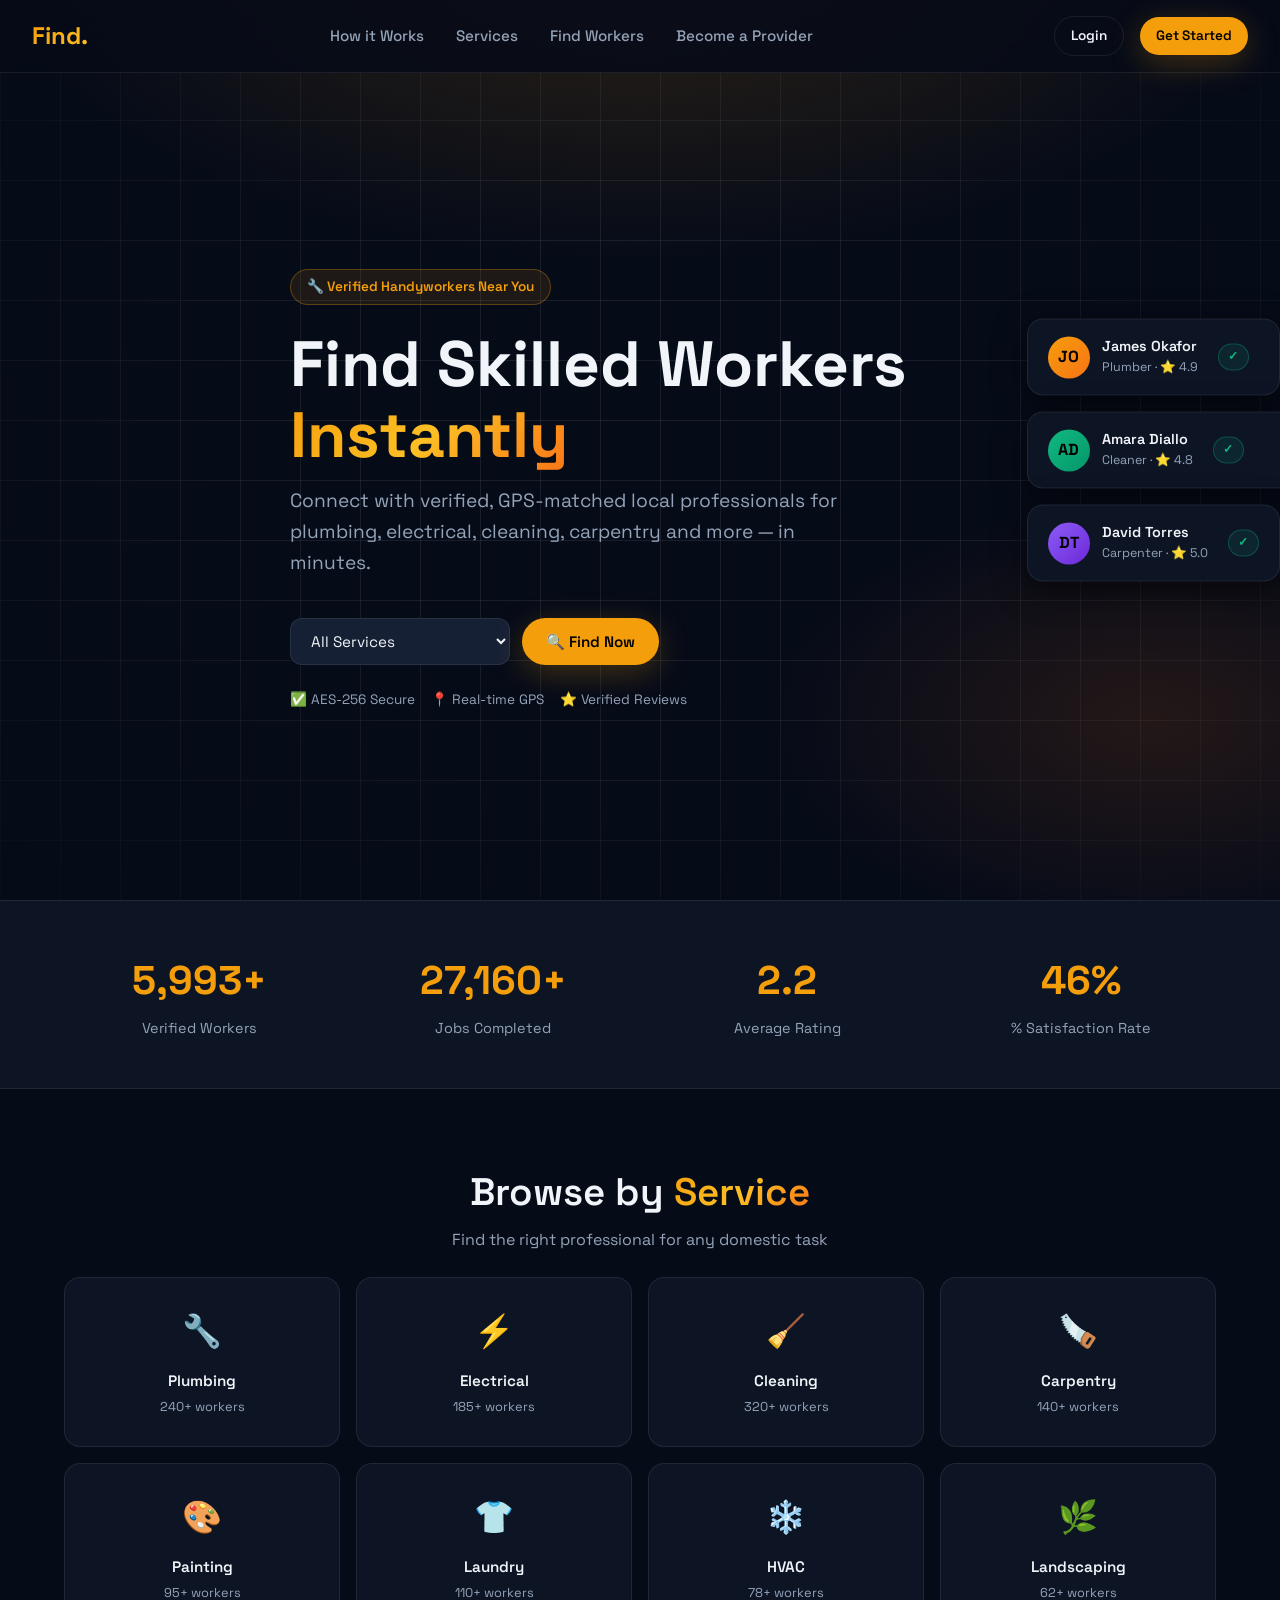
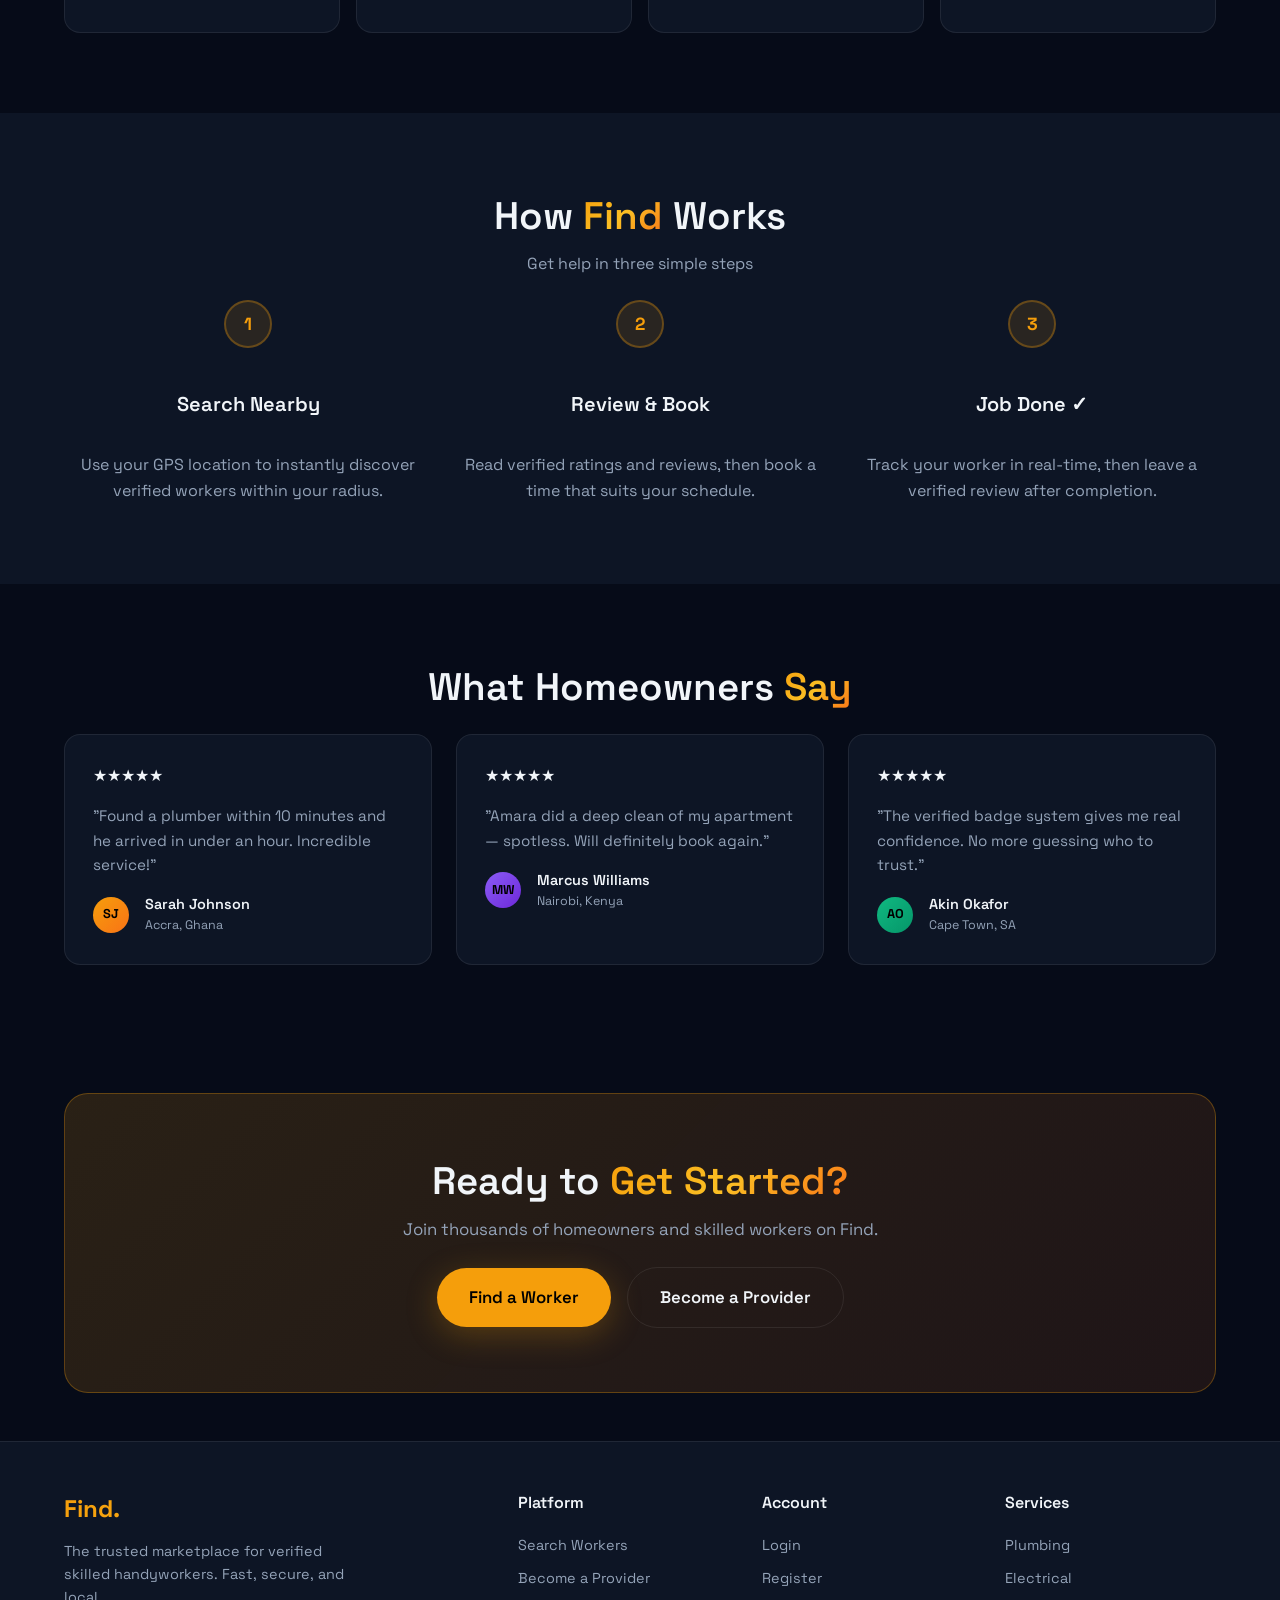
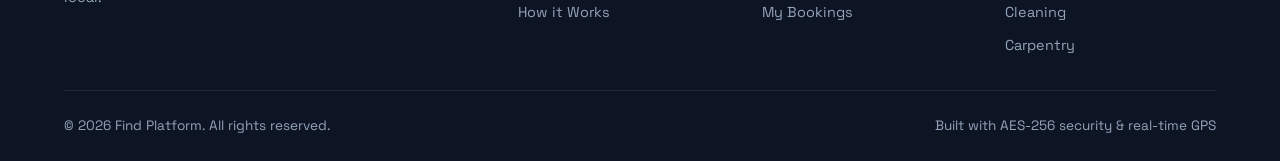
==== frontend/index.html @ 55b925c8 "first-look" ====
<!DOCTYPE html>
<html lang="en">
<head>
  <meta charset="UTF-8" />
  <meta name="viewport" content="width=device-width, initial-scale=1.0" />
  <title>Find — Skilled Labor Marketplace</title>
  <meta name="description" content="Find verified, nearby skilled handyworkers for plumbing, cleaning, electrical, and more. Real-time GPS matching for homeowners." />
  <link rel="stylesheet" href="assets/css/main.css" />
  <style>
    /* Landing-specific styles */
    .hero { position: relative; min-height: 100vh; display: flex; align-items: center; overflow: hidden; padding-top: 80px; }
    .hero-content { position: relative; z-index: 1; max-width: 700px; }
    .hero-eyebrow { display: inline-flex; align-items: center; gap: .5rem; padding: .4rem 1rem; border-radius: var(--radius-full); background: rgba(245,158,11,.1); border: 1px solid var(--border-amber); color: var(--primary); font-size: .85rem; font-weight: 600; margin-bottom: 1.5rem; }
    .hero-search { display: flex; gap: .75rem; margin-top: 2.5rem; max-width: 560px; }
    .hero-search .form-input { flex: 1; }
    .floating-cards { position: absolute; right: 0; top: 50%; transform: translateY(-50%); z-index: 1; display: flex; flex-direction: column; gap: 1rem; }
    .float-card { background: var(--surface); border: 1px solid var(--border); border-radius: var(--radius-lg); padding: 1rem 1.25rem; display: flex; align-items: center; gap: .75rem; box-shadow: var(--shadow-md); animation: bounce 3s ease-in-out infinite; }
    .float-card:nth-child(2) { animation-delay: .5s; margin-right: -2rem; }
    .float-card:nth-child(3) { animation-delay: 1s; }
    .services-grid { display: grid; grid-template-columns: repeat(4, 1fr); gap: 1rem; }
    .service-item { background: var(--surface); border: 1px solid var(--border); border-radius: var(--radius-lg); padding: 1.75rem 1.25rem; text-align: center; cursor: pointer; transition: var(--t); }
    .service-item:hover { border-color: var(--border-amber); background: var(--surface-2); transform: translateY(-4px); }
    .service-icon { font-size: 2rem; margin-bottom: .75rem; }
    .service-name { font-weight: 600; font-size: .95rem; }
    .service-count { font-size: .8rem; color: var(--text-muted); margin-top: .25rem; }
    .how-step { display: flex; gap: 1.5rem; align-items: flex-start; }
    .step-num { width: 48px; height: 48px; border-radius: 50%; background: rgba(245,158,11,.12); border: 2px solid var(--border-amber); display: flex; align-items: center; justify-content: center; font-weight: 700; font-size: 1.1rem; color: var(--primary); flex-shrink: 0; }
    .stats-row { display: grid; grid-template-columns: repeat(4, 1fr); gap: 1.5rem; }
    .stat-box { text-align: center; }
    .stat-num { font-size: 2.5rem; font-weight: 700; color: var(--primary); }
    .stat-lbl { font-size: .9rem; color: var(--text-muted); margin-top: .25rem; }
    .cta-section { background: linear-gradient(135deg, rgba(245,158,11,.15), rgba(249,115,22,.1)); border: 1px solid var(--border-amber); border-radius: var(--radius-xl); padding: 4rem; text-align: center; }
    .testimonials-grid { display: grid; grid-template-columns: repeat(3, 1fr); gap: 1.5rem; }
    .testimonial-card { background: var(--surface); border: 1px solid var(--border); border-radius: var(--radius-lg); padding: 1.75rem; }
    .footer { background: var(--surface); border-top: 1px solid var(--border); padding: 3rem 0 1.5rem; }
    .footer-grid { display: grid; grid-template-columns: 2fr 1fr 1fr 1fr; gap: 2rem; margin-bottom: 2rem; }
    .footer-logo { font-size: 1.5rem; font-weight: 700; background: linear-gradient(135deg, var(--primary), #FBBF24); -webkit-background-clip: text; -webkit-text-fill-color: transparent; background-clip: text; margin-bottom: .75rem; }
    .footer-links { list-style: none; display: flex; flex-direction: column; gap: .5rem; }
    .footer-links a { color: var(--text-muted); font-size: .9rem; transition: var(--t); }
    .footer-links a:hover { color: var(--primary); }
    @media (max-width: 1024px) { .floating-cards { display: none; } .services-grid { grid-template-columns: repeat(4, 1fr); } .stats-row { grid-template-columns: repeat(2, 1fr); } .testimonials-grid { grid-template-columns: 1fr; } .footer-grid { grid-template-columns: 1fr 1fr; } }
    @media (max-width: 768px) { .hero-search { flex-direction: column; } .services-grid { grid-template-columns: repeat(2, 1fr); } .cta-section { padding: 2.5rem 1.5rem; } }
  </style>
</head>
<body>
  <!-- Navbar -->
  <nav class="navbar" id="navbar">
    <a href="index.html" class="nav-logo">Find.</a>
    <div class="nav-links">
      <a href="#how-it-works">How it Works</a>
      <a href="#services">Services</a>
      <a href="pages/search.html">Find Workers</a>
      <a href="pages/register.html?role=provider">Become a Provider</a>
    </div>
    <div class="nav-actions">
      <span id="nav-user" style="display:none; font-weight:600; color:var(--primary);"></span>
      <a id="nav-dash" href="#" class="btn btn-ghost btn-sm" style="display:none;">Dashboard</a>
      <a id="nav-login" href="pages/login.html" class="btn btn-secondary btn-sm">Login</a>
      <a href="pages/register.html" class="btn btn-primary btn-sm">Get Started</a>
      <button id="nav-logout" class="btn btn-ghost btn-sm" style="display:none;">Logout</button>
    </div>
    <button class="nav-toggle" onclick="document.querySelector('.nav-links').style.display='flex'">☰</button>
  </nav>

  <!-- Hero -->
  <section class="hero">
    <div class="hero-bg"></div>
    <div class="hero-grid"></div>
    <div class="container">
      <div class="hero-content fade-up">
        <div class="hero-eyebrow">🔧 Verified Handyworkers Near You</div>
        <h1>Find Skilled Workers <span class="gradient-text">Instantly</span></h1>
        <p style="font-size:1.2rem; margin-top:1rem; max-width:560px;">Connect with verified, GPS-matched local professionals for plumbing, electrical, cleaning, carpentry and more — in minutes.</p>
        <div class="hero-search">
          <select class="form-input form-select" id="hero-skill" style="max-width:220px;">
            <option value="">All Services</option>
            <option>Plumber</option><option>Electrician</option><option>Cleaner</option>
            <option>Carpenter</option><option>Painter</option><option>Laundry</option>
            <option>HVAC</option><option>Landscaping</option>
          </select>
          <button class="btn btn-primary" onclick="goSearch()">🔍 Find Now</button>
        </div>
        <div class="flex gap-2 mt-3" style="flex-wrap:wrap;">
          <span style="font-size:.85rem; color:var(--text-muted);">✅ AES-256 Secure</span>
          <span style="font-size:.85rem; color:var(--text-muted);">📍 Real-time GPS</span>
          <span style="font-size:.85rem; color:var(--text-muted);">⭐ Verified Reviews</span>
        </div>
      </div>

      <div class="floating-cards">
        <div class="float-card">
          <div class="provider-avatar" style="width:42px;height:42px;font-size:1rem;">JO</div>
          <div>
            <div style="font-weight:600;font-size:.9rem;">James Okafor</div>
            <div style="font-size:.78rem;color:var(--text-muted);">Plumber · ⭐ 4.9</div>
          </div>
          <span class="verified-badge" style="margin-left:.5rem;">✓</span>
        </div>
        <div class="float-card">
          <div class="provider-avatar" style="width:42px;height:42px;font-size:1rem;background:linear-gradient(135deg,#10B981,#059669);">AD</div>
          <div>
            <div style="font-weight:600;font-size:.9rem;">Amara Diallo</div>
            <div style="font-size:.78rem;color:var(--text-muted);">Cleaner · ⭐ 4.8</div>
          </div>
          <span class="verified-badge" style="margin-left:.5rem;">✓</span>
        </div>
        <div class="float-card">
          <div class="provider-avatar" style="width:42px;height:42px;font-size:1rem;background:linear-gradient(135deg,#8B5CF6,#6D28D9);">DT</div>
          <div>
            <div style="font-weight:600;font-size:.9rem;">David Torres</div>
            <div style="font-size:.78rem;color:var(--text-muted);">Carpenter · ⭐ 5.0</div>
          </div>
          <span class="verified-badge" style="margin-left:.5rem;">✓</span>
        </div>
      </div>
    </div>
  </section>

  <!-- Stats -->
  <section class="section-sm" style="background:var(--surface); border-top:1px solid var(--border); border-bottom:1px solid var(--border);">
    <div class="container">
      <div class="stats-row">
        <div class="stat-box fade-up"><div class="stat-num" data-target="12400">0</div><div class="stat-lbl">Verified Workers</div></div>
        <div class="stat-box fade-up fade-up-1"><div class="stat-num" data-target="58200">0</div><div class="stat-lbl">Jobs Completed</div></div>
        <div class="stat-box fade-up fade-up-2"><div class="stat-num" data-target="48">4.8</div><div class="stat-lbl">Average Rating</div></div>
        <div class="stat-box fade-up fade-up-3"><div class="stat-num" data-target="98">0</div><div class="stat-lbl">% Satisfaction Rate</div></div>
      </div>
    </div>
  </section>

  <!-- Services -->
  <section class="section" id="services">
    <div class="container">
      <div class="text-center mb-3">
        <h2>Browse by <span class="gradient-text">Service</span></h2>
        <p style="margin-top:.75rem;">Find the right professional for any domestic task</p>
      </div>
      <div class="services-grid">
        <div class="service-item" onclick="goSearch('Plumber')"><div class="service-icon">🔧</div><div class="service-name">Plumbing</div><div class="service-count">240+ workers</div></div>
        <div class="service-item" onclick="goSearch('Electrician')"><div class="service-icon">⚡</div><div class="service-name">Electrical</div><div class="service-count">185+ workers</div></div>
        <div class="service-item" onclick="goSearch('Cleaner')"><div class="service-icon">🧹</div><div class="service-name">Cleaning</div><div class="service-count">320+ workers</div></div>
        <div class="service-item" onclick="goSearch('Carpenter')"><div class="service-icon">🪚</div><div class="service-name">Carpentry</div><div class="service-count">140+ workers</div></div>
        <div class="service-item" onclick="goSearch('Painter')"><div class="service-icon">🎨</div><div class="service-name">Painting</div><div class="service-count">95+ workers</div></div>
        <div class="service-item" onclick="goSearch('Laundry')"><div class="service-icon">👕</div><div class="service-name">Laundry</div><div class="service-count">110+ workers</div></div>
        <div class="service-item" onclick="goSearch('HVAC')"><div class="service-icon">❄️</div><div class="service-name">HVAC</div><div class="service-count">78+ workers</div></div>
        <div class="service-item" onclick="goSearch('Landscaping')"><div class="service-icon">🌿</div><div class="service-name">Landscaping</div><div class="service-count">62+ workers</div></div>
      </div>
    </div>
  </section>

  <!-- How it Works -->
  <section class="section" id="how-it-works" style="background:var(--surface);">
    <div class="container">
      <div class="text-center mb-3">
        <h2>How <span class="gradient-text">Find</span> Works</h2>
        <p style="margin-top:.75rem;">Get help in three simple steps</p>
      </div>
      <div class="grid-3">
        <div class="how-step fade-up" style="flex-direction:column; text-align:center; align-items:center;">
          <div class="step-num">1</div>
          <h3 style="margin-top:1rem;">Search Nearby</h3>
          <p style="margin-top:.5rem;">Use your GPS location to instantly discover verified workers within your radius.</p>
        </div>
        <div class="how-step fade-up fade-up-1" style="flex-direction:column; text-align:center; align-items:center;">
          <div class="step-num">2</div>
          <h3 style="margin-top:1rem;">Review &amp; Book</h3>
          <p style="margin-top:.5rem;">Read verified ratings and reviews, then book a time that suits your schedule.</p>
        </div>
        <div class="how-step fade-up fade-up-2" style="flex-direction:column; text-align:center; align-items:center;">
          <div class="step-num">3</div>
          <h3 style="margin-top:1rem;">Job Done ✓</h3>
          <p style="margin-top:.5rem;">Track your worker in real-time, then leave a verified review after completion.</p>
        </div>
      </div>
    </div>
  </section>

  <!-- Testimonials -->
  <section class="section">
    <div class="container">
      <div class="text-center mb-3">
        <h2>What Homeowners <span class="gradient-text">Say</span></h2>
      </div>
      <div class="testimonials-grid">
        <div class="testimonial-card fade-up">
          <div class="stars mb-2">★★★★★</div>
          <p style="font-size:.95rem; margin-bottom:1rem;">"Found a plumber within 10 minutes and he arrived in under an hour. Incredible service!"</p>
          <div class="flex gap-2">
            <div class="provider-avatar" style="width:36px;height:36px;font-size:.8rem;">SJ</div>
            <div><div style="font-weight:600;font-size:.9rem;">Sarah Johnson</div><div style="font-size:.78rem;color:var(--text-muted);">Accra, Ghana</div></div>
          </div>
        </div>
        <div class="testimonial-card fade-up fade-up-1">
          <div class="stars mb-2">★★★★★</div>
          <p style="font-size:.95rem; margin-bottom:1rem;">"Amara did a deep clean of my apartment — spotless. Will definitely book again."</p>
          <div class="flex gap-2">
            <div class="provider-avatar" style="width:36px;height:36px;font-size:.8rem;background:linear-gradient(135deg,#8B5CF6,#6D28D9);">MW</div>
            <div><div style="font-weight:600;font-size:.9rem;">Marcus Williams</div><div style="font-size:.78rem;color:var(--text-muted);">Nairobi, Kenya</div></div>
          </div>
        </div>
        <div class="testimonial-card fade-up fade-up-2">
          <div class="stars mb-2">★★★★★</div>
          <p style="font-size:.95rem; margin-bottom:1rem;">"The verified badge system gives me real confidence. No more guessing who to trust."</p>
          <div class="flex gap-2">
            <div class="provider-avatar" style="width:36px;height:36px;font-size:.8rem;background:linear-gradient(135deg,#10B981,#059669);">AO</div>
            <div><div style="font-weight:600;font-size:.9rem;">Akin Okafor</div><div style="font-size:.78rem;color:var(--text-muted);">Cape Town, SA</div></div>
          </div>
        </div>
      </div>
    </div>
  </section>

  <!-- CTA -->
  <section class="section-sm">
    <div class="container">
      <div class="cta-section">
        <h2>Ready to <span class="gradient-text">Get Started?</span></h2>
        <p style="margin-top:.75rem; font-size:1.05rem;">Join thousands of homeowners and skilled workers on Find.</p>
        <div class="flex gap-2 mt-3" style="justify-content:center; flex-wrap:wrap;">
          <a href="pages/register.html" class="btn btn-primary btn-lg">Find a Worker</a>
          <a href="pages/register.html?role=provider" class="btn btn-secondary btn-lg">Become a Provider</a>
        </div>
      </div>
    </div>
  </section>

  <!-- Footer -->
  <footer class="footer">
    <div class="container">
      <div class="footer-grid">
        <div>
          <div class="footer-logo">Find.</div>
          <p style="font-size:.9rem; max-width:280px;">The trusted marketplace for verified skilled handyworkers. Fast, secure, and local.</p>
        </div>
        <div>
          <h4 style="margin-bottom:1rem;">Platform</h4>
          <ul class="footer-links">
            <li><a href="pages/search.html">Search Workers</a></li>
            <li><a href="pages/register.html?role=provider">Become a Provider</a></li>
            <li><a href="#how-it-works">How it Works</a></li>
          </ul>
        </div>
        <div>
          <h4 style="margin-bottom:1rem;">Account</h4>
          <ul class="footer-links">
            <li><a href="pages/login.html">Login</a></li>
            <li><a href="pages/register.html">Register</a></li>
            <li><a href="pages/homeowner-dash.html">My Bookings</a></li>
          </ul>
        </div>
        <div>
          <h4 style="margin-bottom:1rem;">Services</h4>
          <ul class="footer-links">
            <li><a href="#">Plumbing</a></li><li><a href="#">Electrical</a></li>
            <li><a href="#">Cleaning</a></li><li><a href="#">Carpentry</a></li>
          </ul>
        </div>
      </div>
      <div class="divider"></div>
      <div class="flex-between" style="flex-wrap:wrap; gap:1rem;">
        <p style="font-size:.85rem;">© 2026 Find Platform. All rights reserved.</p>
        <p style="font-size:.85rem;">Built with AES-256 security &amp; real-time GPS</p>
      </div>
    </div>
  </footer>

  <div id="toast"></div>
  <script src="assets/js/config.js"></script>
  <script src="assets/js/api.js"></script>
  <script src="assets/js/auth.js"></script>
  <script>
    function goSearch(skill) {
      const s = skill || document.getElementById('hero-skill').value;
      const url = 'pages/search.html' + (s ? `?skill=${encodeURIComponent(s)}` : '');
      window.location.href = url;
    }

    // Animated counter
    function animateCounter(el, target, isDecimal) {
      let current = 0, step = target / 60;
      const timer = setInterval(() => {
        current = Math.min(current + step, target);
        el.textContent = isDecimal
          ? (current / 10).toFixed(1)
          : Math.round(current).toLocaleString() + (el.dataset.target == '98' ? '%' : '+');
        if (current >= target) clearInterval(timer);
      }, 25);
    }

    const observer = new IntersectionObserver(entries => {
      entries.forEach(e => {
        if (e.isIntersecting) {
          const el = e.target;
          const t = parseInt(el.dataset.target);
          animateCounter(el, el.dataset.target == '48' ? 48 : t, el.dataset.target == '48');
          observer.unobserve(el);
        }
      });
    }, { threshold: 0.5 });

    document.querySelectorAll('[data-target]').forEach(el => observer.observe(el));
  </script>
</body>
</html>
---- frontend/assets/css/main.css ----
@import url('https://fonts.googleapis.com/css2?family=Space+Grotesk:wght@300;400;500;600;700&display=swap');

/* ── Tokens ─────────────────────────────────────────────────────────────── */
:root {
  --primary:       #F59E0B;
  --primary-dark:  #D97706;
  --primary-light: #FDE68A;
  --bg:            #060B18;
  --surface:       #0D1525;
  --surface-2:     #162035;
  --surface-3:     #1E2D47;
  --border:        rgba(255,255,255,0.08);
  --border-amber:  rgba(245,158,11,0.3);
  --text:          #F1F5F9;
  --text-muted:    #94A3B8;
  --text-subtle:   #64748B;
  --success:       #10B981;
  --error:         #EF4444;
  --radius-sm:     8px;
  --radius-md:     12px;
  --radius-lg:     16px;
  --radius-xl:     24px;
  --radius-full:   9999px;
  --shadow-sm:     0 2px 8px rgba(0,0,0,.5);
  --shadow-md:     0 8px 32px rgba(0,0,0,.6);
  --shadow-lg:     0 20px 60px rgba(0,0,0,.7);
  --shadow-amber:  0 8px 32px rgba(245,158,11,.25);
  --t:             0.25s cubic-bezier(.4,0,.2,1);
}

/* ── Reset ───────────────────────────────────────────────────────────────── */
*, *::before, *::after { box-sizing: border-box; margin: 0; padding: 0; }
html { scroll-behavior: smooth; }
body {
  font-family: 'Space Grotesk', sans-serif;
  background: var(--bg);
  color: var(--text);
  line-height: 1.6;
  -webkit-font-smoothing: antialiased;
}
a { color: inherit; text-decoration: none; }
img { max-width: 100%; display: block; }
input, textarea, select, button { font-family: inherit; }

/* ── Scrollbar ───────────────────────────────────────────────────────────── */
::-webkit-scrollbar { width: 6px; }
::-webkit-scrollbar-track { background: var(--surface); }
::-webkit-scrollbar-thumb { background: var(--surface-3); border-radius: 3px; }

/* ── Typography ──────────────────────────────────────────────────────────── */
h1 { font-size: clamp(2rem, 5vw, 4rem); font-weight: 700; line-height: 1.1; }
h2 { font-size: clamp(1.5rem, 3vw, 2.5rem); font-weight: 600; line-height: 1.2; }
h3 { font-size: 1.25rem; font-weight: 600; }
h4 { font-size: 1rem; font-weight: 600; }
p  { color: var(--text-muted); }
.gradient-text {
  background: linear-gradient(135deg, var(--primary), #FBBF24, #F97316);
  -webkit-background-clip: text;
  -webkit-text-fill-color: transparent;
  background-clip: text;
}

/* ── Layout ──────────────────────────────────────────────────────────────── */
.container { max-width: 1200px; margin: 0 auto; padding: 0 1.5rem; }
.section { padding: 5rem 0; }
.section-sm { padding: 3rem 0; }
.grid-2 { display: grid; grid-template-columns: repeat(2, 1fr); gap: 1.5rem; }
.grid-3 { display: grid; grid-template-columns: repeat(3, 1fr); gap: 1.5rem; }
.grid-4 { display: grid; grid-template-columns: repeat(4, 1fr); gap: 1.5rem; }
.flex { display: flex; align-items: center; }
.flex-between { display: flex; align-items: center; justify-content: space-between; }
.flex-col { display: flex; flex-direction: column; }
.gap-1 { gap: .5rem; }
.gap-2 { gap: 1rem; }
.gap-3 { gap: 1.5rem; }
.text-center { text-align: center; }
.mt-1 { margin-top: .5rem; }
.mt-2 { margin-top: 1rem; }
.mt-3 { margin-top: 1.5rem; }
.mb-2 { margin-bottom: 1rem; }
.mb-3 { margin-bottom: 1.5rem; }

/* ── Navbar ──────────────────────────────────────────────────────────────── */
.navbar {
  position: fixed; top: 0; left: 0; right: 0; z-index: 100;
  display: flex; align-items: center; justify-content: space-between;
  padding: 1rem 2rem;
  background: rgba(6,11,24,.85);
  backdrop-filter: blur(20px);
  border-bottom: 1px solid var(--border);
  transition: var(--t);
}
.navbar.scrolled { background: rgba(6,11,24,.98); }
.nav-logo {
  font-size: 1.5rem; font-weight: 700;
  background: linear-gradient(135deg, var(--primary), #FBBF24);
  -webkit-background-clip: text; -webkit-text-fill-color: transparent; background-clip: text;
}
.nav-links { display: flex; align-items: center; gap: 2rem; }
.nav-links a { color: var(--text-muted); font-weight: 500; font-size: .95rem; transition: var(--t); }
.nav-links a:hover { color: var(--text); }
.nav-actions { display: flex; align-items: center; gap: 1rem; }
.nav-toggle { display: none; background: none; border: none; color: var(--text); font-size: 1.5rem; cursor: pointer; }

/* ── Buttons ─────────────────────────────────────────────────────────────── */
.btn {
  display: inline-flex; align-items: center; justify-content: center; gap: .5rem;
  padding: .75rem 1.5rem; border-radius: var(--radius-full);
  font-weight: 600; font-size: .95rem; cursor: pointer;
  border: none; transition: var(--t); white-space: nowrap;
}
.btn-primary {
  background: var(--primary); color: #000;
  box-shadow: var(--shadow-amber);
}
.btn-primary:hover { background: #FBBF24; transform: translateY(-2px); box-shadow: 0 12px 40px rgba(245,158,11,.4); }
.btn-secondary {
  background: transparent; color: var(--text);
  border: 1px solid var(--border);
}
.btn-secondary:hover { border-color: var(--primary); color: var(--primary); }
.btn-ghost { background: transparent; color: var(--text-muted); }
.btn-ghost:hover { color: var(--text); background: var(--surface-2); }
.btn-danger { background: var(--error); color: #fff; }
.btn-sm { padding: .5rem 1rem; font-size: .85rem; }
.btn-lg { padding: 1rem 2rem; font-size: 1.05rem; }
.btn:disabled { opacity: .5; cursor: not-allowed; transform: none !important; }

/* ── Cards ───────────────────────────────────────────────────────────────── */
.card {
  background: var(--surface);
  border: 1px solid var(--border);
  border-radius: var(--radius-lg);
  padding: 1.5rem;
  transition: var(--t);
}
.card:hover { border-color: var(--border-amber); transform: translateY(-4px); box-shadow: var(--shadow-md); }
.card-glass {
  background: rgba(13,21,37,.7);
  backdrop-filter: blur(20px);
  border: 1px solid var(--border);
  border-radius: var(--radius-lg);
  padding: 1.5rem;
}

/* ── Provider Card ───────────────────────────────────────────────────────── */
.provider-card {
  background: var(--surface);
  border: 1px solid var(--border);
  border-radius: var(--radius-lg);
  padding: 1.5rem;
  transition: var(--t);
  position: relative;
  overflow: hidden;
}
.provider-card::before {
  content: '';
  position: absolute; top: 0; left: 0; right: 0; height: 3px;
  background: linear-gradient(90deg, var(--primary), #F97316);
  opacity: 0; transition: var(--t);
}
.provider-card:hover { border-color: var(--border-amber); transform: translateY(-4px); box-shadow: var(--shadow-md); }
.provider-card:hover::before { opacity: 1; }
.provider-avatar {
  width: 56px; height: 56px; border-radius: 50%;
  background: linear-gradient(135deg, var(--primary), #F97316);
  display: flex; align-items: center; justify-content: center;
  font-weight: 700; font-size: 1.25rem; color: #000;
  flex-shrink: 0;
}
.provider-avatar.lg { width: 96px; height: 96px; font-size: 2rem; }
.verified-badge {
  display: inline-flex; align-items: center; gap: .3rem;
  font-size: .75rem; font-weight: 600; color: var(--success);
  background: rgba(16,185,129,.1); border: 1px solid rgba(16,185,129,.3);
  padding: .2rem .6rem; border-radius: var(--radius-full);
}
.skill-tag {
  display: inline-block; padding: .25rem .75rem;
  background: rgba(245,158,11,.1); border: 1px solid var(--border-amber);
  color: var(--primary); border-radius: var(--radius-full);
  font-size: .78rem; font-weight: 500;
}

/* ── Stars ───────────────────────────────────────────────────────────────── */
.stars { display: inline-flex; gap: 2px; }
.star { color: var(--text-subtle); font-size: 1rem; }
.star.filled { color: var(--primary); }
.rating-row { display: flex; align-items: center; gap: .5rem; }
.rating-value { font-weight: 700; font-size: 1rem; }
.rating-count { font-size: .85rem; color: var(--text-muted); }

/* ── Forms ───────────────────────────────────────────────────────────────── */
.form-group { display: flex; flex-direction: column; gap: .5rem; }
.form-label { font-size: .9rem; font-weight: 500; color: var(--text-muted); }
.form-input, .form-select, .form-textarea {
  background: var(--surface-2);
  border: 1px solid var(--border);
  border-radius: var(--radius-md);
  padding: .75rem 1rem;
  color: var(--text);
  font-size: .95rem;
  transition: var(--t);
  width: 100%;
}
.form-input:focus, .form-select:focus, .form-textarea:focus {
  outline: none;
  border-color: var(--primary);
  box-shadow: 0 0 0 3px rgba(245,158,11,.15);
}
.form-input::placeholder, .form-textarea::placeholder { color: var(--text-subtle); }
.form-select option { background: var(--surface-2); }
.form-textarea { resize: vertical; min-height: 100px; }
.form-error { font-size: .8rem; color: var(--error); margin-top: .25rem; }
.form-hint { font-size: .8rem; color: var(--text-subtle); margin-top: .25rem; }

/* ── Badges ──────────────────────────────────────────────────────────────── */
.badge {
  display: inline-flex; align-items: center; gap: .3rem;
  padding: .3rem .75rem; border-radius: var(--radius-full);
  font-size: .78rem; font-weight: 600;
}
.badge-pending  { background: rgba(245,158,11,.15); color: var(--primary); border: 1px solid var(--border-amber); }
.badge-confirmed{ background: rgba(59,130,246,.15);  color: #60A5FA; border: 1px solid rgba(59,130,246,.3); }
.badge-progress { background: rgba(168,85,247,.15);  color: #C084FC; border: 1px solid rgba(168,85,247,.3); }
.badge-completed{ background: rgba(16,185,129,.15);  color: var(--success); border: 1px solid rgba(16,185,129,.3); }
.badge-cancelled{ background: rgba(239,68,68,.15);   color: var(--error);  border: 1px solid rgba(239,68,68,.3); }

/* ── Alert / Toast ───────────────────────────────────────────────────────── */
.alert {
  padding: 1rem 1.25rem; border-radius: var(--radius-md);
  font-size: .9rem; display: flex; align-items: center; gap: .75rem;
}
.alert-success { background: rgba(16,185,129,.15); border: 1px solid rgba(16,185,129,.3); color: var(--success); }
.alert-error   { background: rgba(239,68,68,.15);  border: 1px solid rgba(239,68,68,.3);  color: var(--error); }
.alert-info    { background: rgba(245,158,11,.1);  border: 1px solid var(--border-amber); color: var(--primary); }
#toast {
  position: fixed; bottom: 2rem; right: 2rem; z-index: 1000;
  padding: 1rem 1.5rem; border-radius: var(--radius-md);
  font-weight: 500; font-size: .9rem; min-width: 280px;
  animation: slideUp .3s ease; display: none;
  box-shadow: var(--shadow-lg);
}
#toast.show { display: flex; align-items: center; gap: .75rem; }

/* ── Modal ───────────────────────────────────────────────────────────────── */
.modal-overlay {
  position: fixed; inset: 0; z-index: 500;
  background: rgba(0,0,0,.7); backdrop-filter: blur(4px);
  display: flex; align-items: center; justify-content: center;
  padding: 1rem; opacity: 0; pointer-events: none; transition: var(--t);
}
.modal-overlay.open { opacity: 1; pointer-events: all; }
.modal {
  background: var(--surface); border: 1px solid var(--border);
  border-radius: var(--radius-xl); padding: 2rem;
  max-width: 480px; width: 100%;
  transform: translateY(20px); transition: var(--t);
}
.modal-overlay.open .modal { transform: translateY(0); }
.modal-header { display: flex; align-items: center; justify-content: space-between; margin-bottom: 1.5rem; }
.modal-close { background: none; border: none; color: var(--text-muted); font-size: 1.5rem; cursor: pointer; }

/* ── Divider ─────────────────────────────────────────────────────────────── */
.divider { height: 1px; background: var(--border); margin: 1.5rem 0; }
.divider-text {
  display: flex; align-items: center; gap: 1rem; color: var(--text-subtle); font-size: .85rem;
}
.divider-text::before, .divider-text::after { content: ''; flex: 1; height: 1px; background: var(--border); }

/* ── Tabs ────────────────────────────────────────────────────────────────── */
.tabs { display: flex; gap: .25rem; background: var(--surface-2); border-radius: var(--radius-md); padding: .25rem; }
.tab-btn {
  flex: 1; padding: .6rem 1rem; border-radius: var(--radius-sm);
  background: none; border: none; color: var(--text-muted);
  font-weight: 500; font-size: .9rem; cursor: pointer; transition: var(--t);
}
.tab-btn.active { background: var(--surface-3); color: var(--text); }

/* ── Table ───────────────────────────────────────────────────────────────── */
.table-wrap { overflow-x: auto; border-radius: var(--radius-lg); border: 1px solid var(--border); }
table { width: 100%; border-collapse: collapse; }
thead { background: var(--surface-2); }
th { padding: .85rem 1rem; text-align: left; font-size: .82rem; font-weight: 600; color: var(--text-muted); text-transform: uppercase; letter-spacing: .05em; }
td { padding: .9rem 1rem; font-size: .9rem; border-top: 1px solid var(--border); }
tr:hover td { background: rgba(255,255,255,.02); }

/* ── Stat Card ───────────────────────────────────────────────────────────── */
.stat-card {
  background: var(--surface); border: 1px solid var(--border);
  border-radius: var(--radius-lg); padding: 1.5rem;
  display: flex; align-items: center; gap: 1rem;
}
.stat-icon {
  width: 52px; height: 52px; border-radius: var(--radius-md);
  background: rgba(245,158,11,.12); display: flex; align-items: center;
  justify-content: center; font-size: 1.5rem; flex-shrink: 0;
}
.stat-value { font-size: 1.75rem; font-weight: 700; }
.stat-label { font-size: .85rem; color: var(--text-muted); margin-top: .15rem; }

/* ── Step Wizard ─────────────────────────────────────────────────────────── */
.steps { display: flex; align-items: center; gap: 0; margin-bottom: 2.5rem; }
.step-item { display: flex; align-items: center; flex: 1; }
.step-circle {
  width: 36px; height: 36px; border-radius: 50%;
  display: flex; align-items: center; justify-content: center;
  font-weight: 700; font-size: .9rem; flex-shrink: 0;
  background: var(--surface-2); border: 2px solid var(--border);
  color: var(--text-muted); transition: var(--t);
}
.step-circle.active { background: var(--primary); border-color: var(--primary); color: #000; }
.step-circle.done   { background: var(--success); border-color: var(--success); color: #fff; }
.step-line { flex: 1; height: 2px; background: var(--border); transition: var(--t); }
.step-line.done { background: var(--success); }
.step-label { font-size: .78rem; font-weight: 500; margin-top: .35rem; color: var(--text-subtle); }
.step-label.active { color: var(--primary); }

/* ── Map ─────────────────────────────────────────────────────────────────── */
#map { width: 100%; height: 100%; border-radius: var(--radius-lg); overflow: hidden; }
.leaflet-popup-content-wrapper {
  background: var(--surface) !important;
  border: 1px solid var(--border-amber) !important;
  border-radius: var(--radius-md) !important;
  color: var(--text) !important;
  box-shadow: var(--shadow-md) !important;
}
.leaflet-popup-tip { background: var(--surface) !important; }
.leaflet-popup-content { margin: 12px !important; font-family: 'Space Grotesk', sans-serif !important; }

/* ── Range Slider ────────────────────────────────────────────────────────── */
input[type=range] { -webkit-appearance: none; width: 100%; height: 4px; background: var(--surface-3); border-radius: 2px; }
input[type=range]::-webkit-slider-thumb {
  -webkit-appearance: none; width: 18px; height: 18px;
  border-radius: 50%; background: var(--primary); cursor: pointer;
  box-shadow: 0 0 0 3px rgba(245,158,11,.2);
}

/* ── Animations ──────────────────────────────────────────────────────────── */
@keyframes fadeUp   { from { opacity:0; transform:translateY(24px); } to { opacity:1; transform:translateY(0); } }
@keyframes slideUp  { from { opacity:0; transform:translateY(16px); } to { opacity:1; transform:translateY(0); } }
@keyframes pulse    { 0%,100% { transform:scale(1); } 50% { transform:scale(1.05); } }
@keyframes shimmer  { 0% { background-position:-200% 0; } 100% { background-position:200% 0; } }
@keyframes spin     { to { transform:rotate(360deg); } }
@keyframes bounce   { 0%,100% { transform:translateY(0); } 50% { transform:translateY(-8px); } }

.fade-up { animation: fadeUp .6s ease both; }
.fade-up-1 { animation-delay: .1s; }
.fade-up-2 { animation-delay: .2s; }
.fade-up-3 { animation-delay: .3s; }

.skeleton {
  background: linear-gradient(90deg, var(--surface-2) 25%, var(--surface-3) 50%, var(--surface-2) 75%);
  background-size: 200% 100%;
  animation: shimmer 1.5s infinite;
  border-radius: var(--radius-sm);
}

.spinner {
  width: 24px; height: 24px; border: 3px solid var(--surface-3);
  border-top-color: var(--primary); border-radius: 50%;
  animation: spin .8s linear infinite; display: inline-block;
}

/* ── Sidebar Layout ──────────────────────────────────────────────────────── */
.dash-layout { display: flex; min-height: 100vh; }
.sidebar {
  width: 260px; flex-shrink: 0;
  background: var(--surface); border-right: 1px solid var(--border);
  display: flex; flex-direction: column;
  position: fixed; top: 0; bottom: 0; left: 0;
  padding: 1.5rem 1rem; z-index: 50;
}
.sidebar-logo { font-size: 1.4rem; font-weight: 700; padding: .5rem 1rem 1.5rem; }
.sidebar-nav { flex: 1; display: flex; flex-direction: column; gap: .25rem; }
.sidebar-link {
  display: flex; align-items: center; gap: .75rem;
  padding: .75rem 1rem; border-radius: var(--radius-md);
  color: var(--text-muted); font-weight: 500; font-size: .95rem;
  transition: var(--t); cursor: pointer; background: none; border: none; width: 100%; text-align: left;
}
.sidebar-link:hover  { background: var(--surface-2); color: var(--text); }
.sidebar-link.active { background: rgba(245,158,11,.1); color: var(--primary); }
.sidebar-link .icon  { font-size: 1.1rem; width: 22px; text-align: center; }
.dash-main { margin-left: 260px; flex: 1; padding: 2rem; min-height: 100vh; }
.dash-header { margin-bottom: 2rem; }

/* ── Hero gradient mesh ──────────────────────────────────────────────────── */
.hero-bg {
  position: absolute; inset: 0; z-index: 0;
  background: radial-gradient(ellipse 80% 60% at 50% -10%, rgba(245,158,11,.18) 0%, transparent 65%),
              radial-gradient(ellipse 50% 40% at 90% 80%, rgba(249,115,22,.12) 0%, transparent 60%),
              var(--bg);
}
.hero-grid {
  position: absolute; inset: 0; z-index: 0;
  background-image: linear-gradient(var(--border) 1px, transparent 1px),
                    linear-gradient(90deg, var(--border) 1px, transparent 1px);
  background-size: 60px 60px;
  mask-image: radial-gradient(ellipse 80% 80% at 50% 50%, black 30%, transparent 100%);
}

/* ── Responsive ──────────────────────────────────────────────────────────── */
@media (max-width: 1024px) {
  .grid-4 { grid-template-columns: repeat(2, 1fr); }
}
@media (max-width: 768px) {
  .nav-links { display: none; }
  .nav-toggle { display: block; }
  .grid-2, .grid-3, .grid-4 { grid-template-columns: 1fr; }
  .sidebar { transform: translateX(-100%); transition: var(--t); }
  .sidebar.open { transform: translateX(0); }
  .dash-main { margin-left: 0; padding: 1rem; }
  .steps { gap: 0; }
  h1 { font-size: 2rem; }
}
@media (max-width: 480px) {
  .container { padding: 0 1rem; }
  .navbar { padding: 1rem; }
}
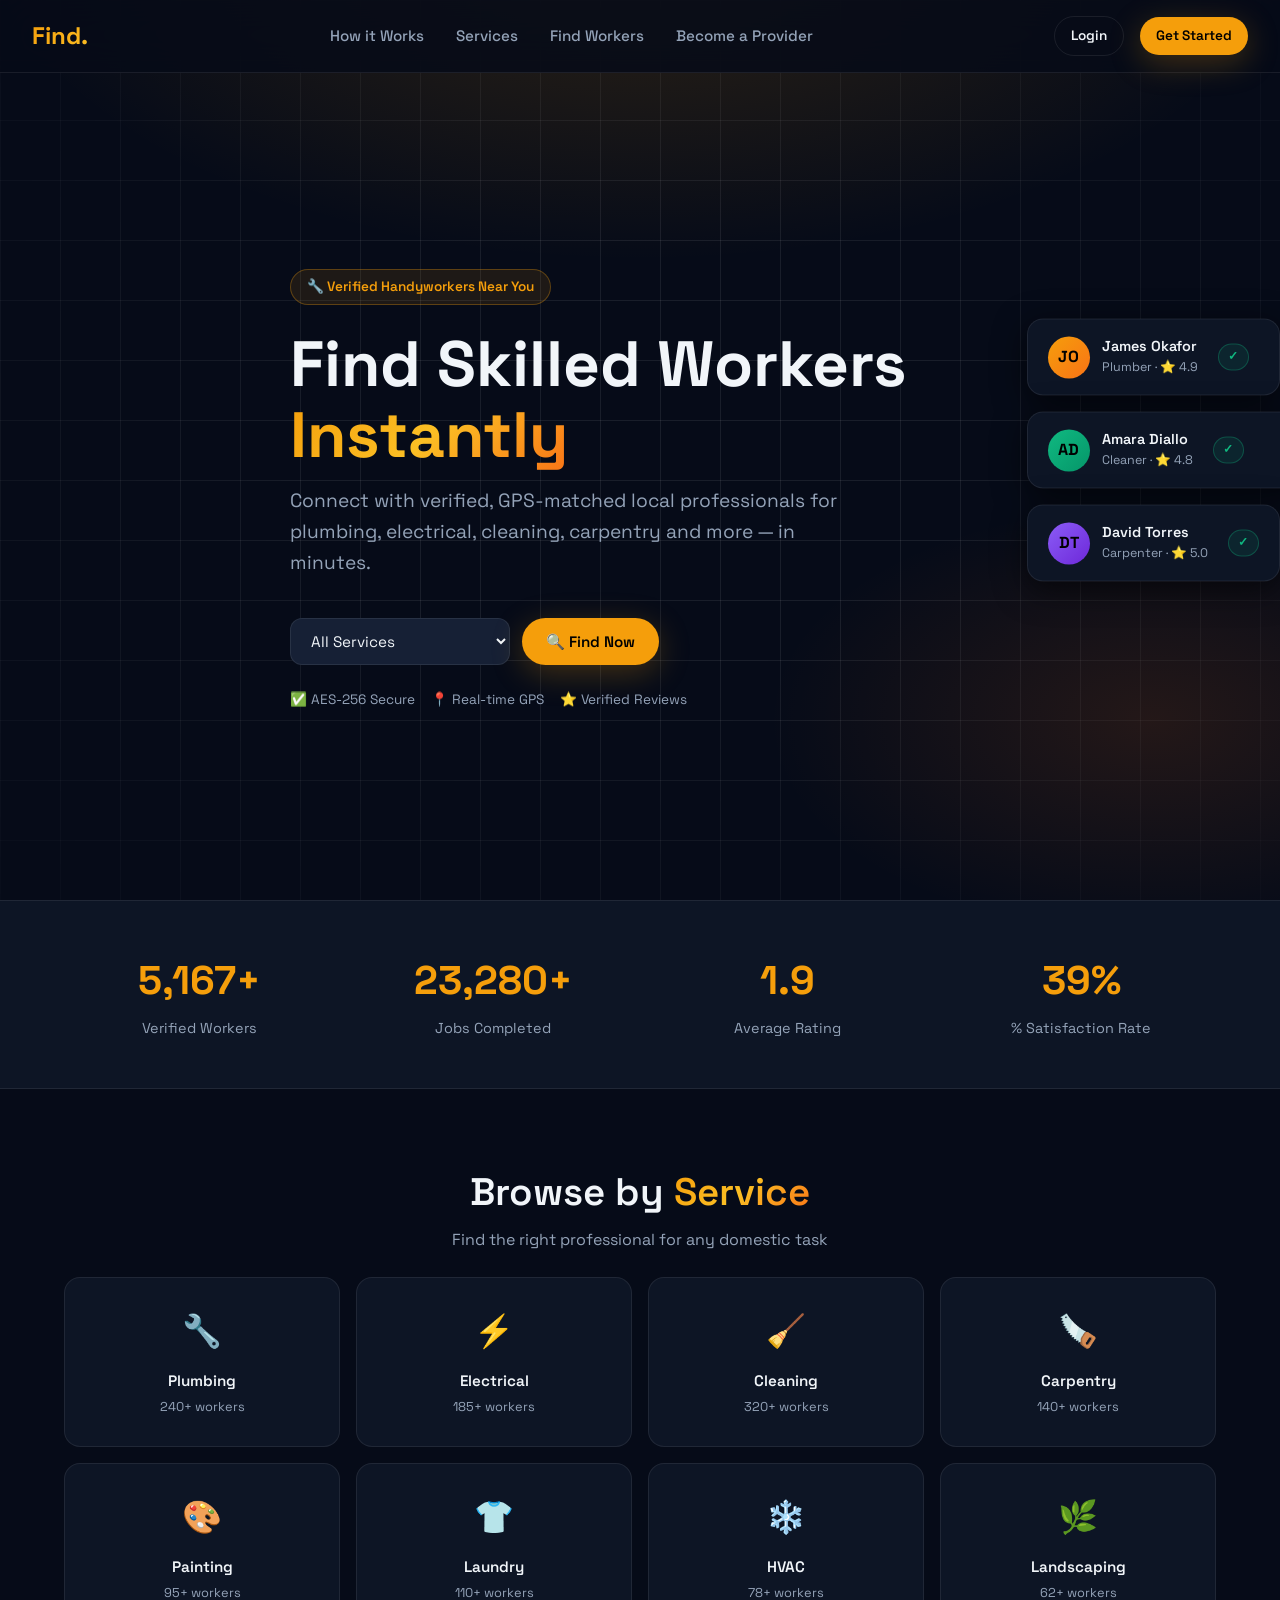
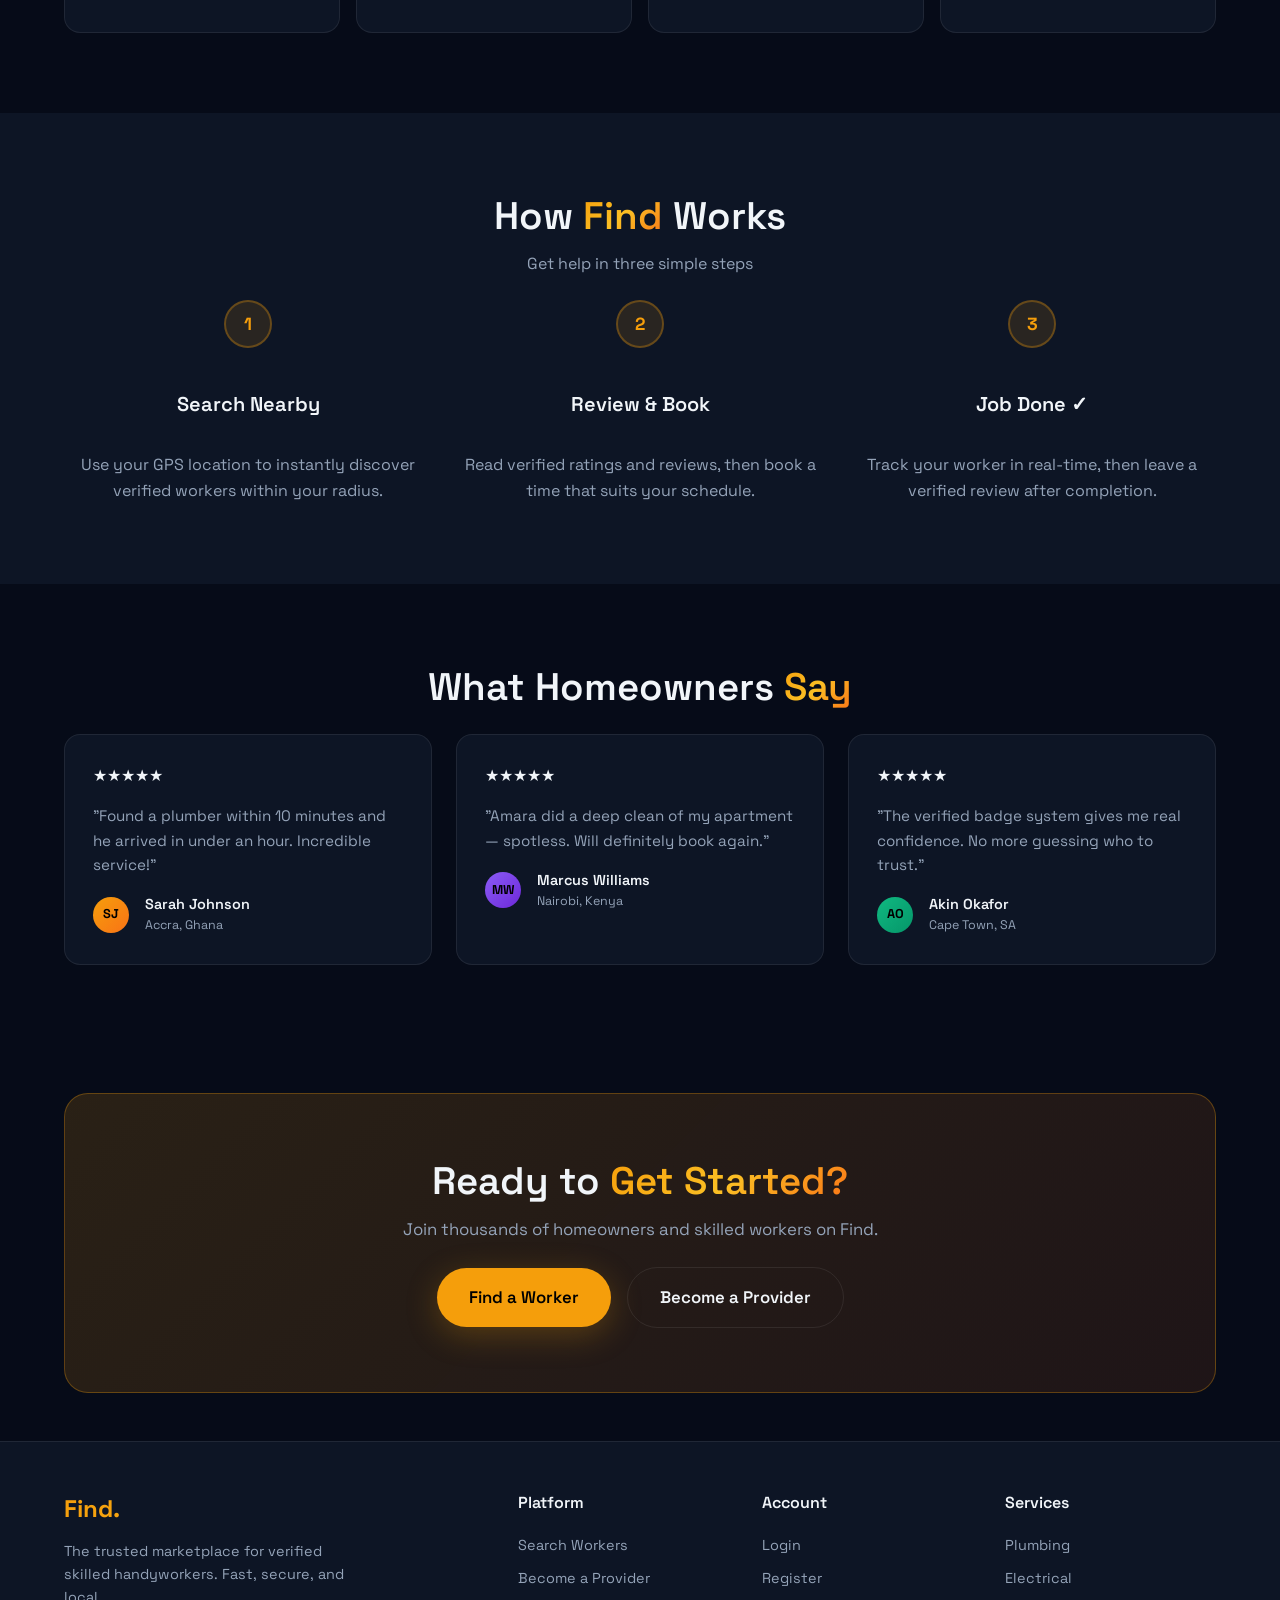
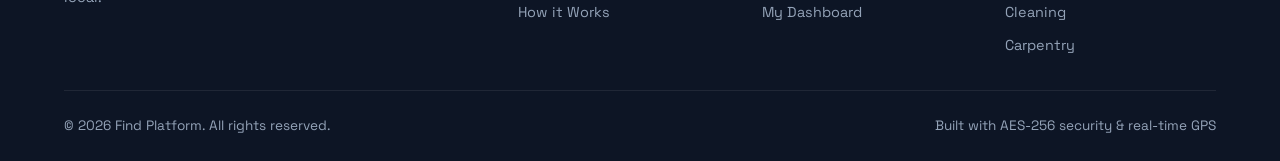
==== commit 80f35ae3: "authentication-added" ====
--- a/frontend/index.html
+++ b/frontend/index.html
@@ -245,14 +245,14 @@
           <ul class="footer-links">
             <li><a href="pages/login.html">Login</a></li>
             <li><a href="pages/register.html">Register</a></li>
-            <li><a href="pages/homeowner-dash.html">My Bookings</a></li>
+            <li><a href="#" id="footer-dash-link" onclick="goDashboard(event)">My Dashboard</a></li>
           </ul>
         </div>
         <div>
           <h4 style="margin-bottom:1rem;">Services</h4>
           <ul class="footer-links">
-            <li><a href="#">Plumbing</a></li><li><a href="#">Electrical</a></li>
-            <li><a href="#">Cleaning</a></li><li><a href="#">Carpentry</a></li>
+            <li><a href="pages/search.html?skill=Plumber">Plumbing</a></li><li><a href="pages/search.html?skill=Electrician">Electrical</a></li>
+            <li><a href="pages/search.html?skill=Cleaner">Cleaning</a></li><li><a href="pages/search.html?skill=Carpenter">Carpentry</a></li>
           </ul>
         </div>
       </div>
@@ -273,6 +273,16 @@
       const s = skill || document.getElementById('hero-skill').value;
       const url = 'pages/search.html' + (s ? `?skill=${encodeURIComponent(s)}` : '');
       window.location.href = url;
+    }
+
+    function goDashboard(e) {
+      e.preventDefault();
+      if (!Auth.isLoggedIn()) {
+        Auth.saveRedirect(Auth.dashboardUrl({ role: 'homeowner' }));
+        window.location.href = Auth.loginUrl(Auth.dashboardUrl({ role: 'homeowner' }));
+        return;
+      }
+      window.location.href = Auth.dashboardUrl();
     }
 
     // Animated counter
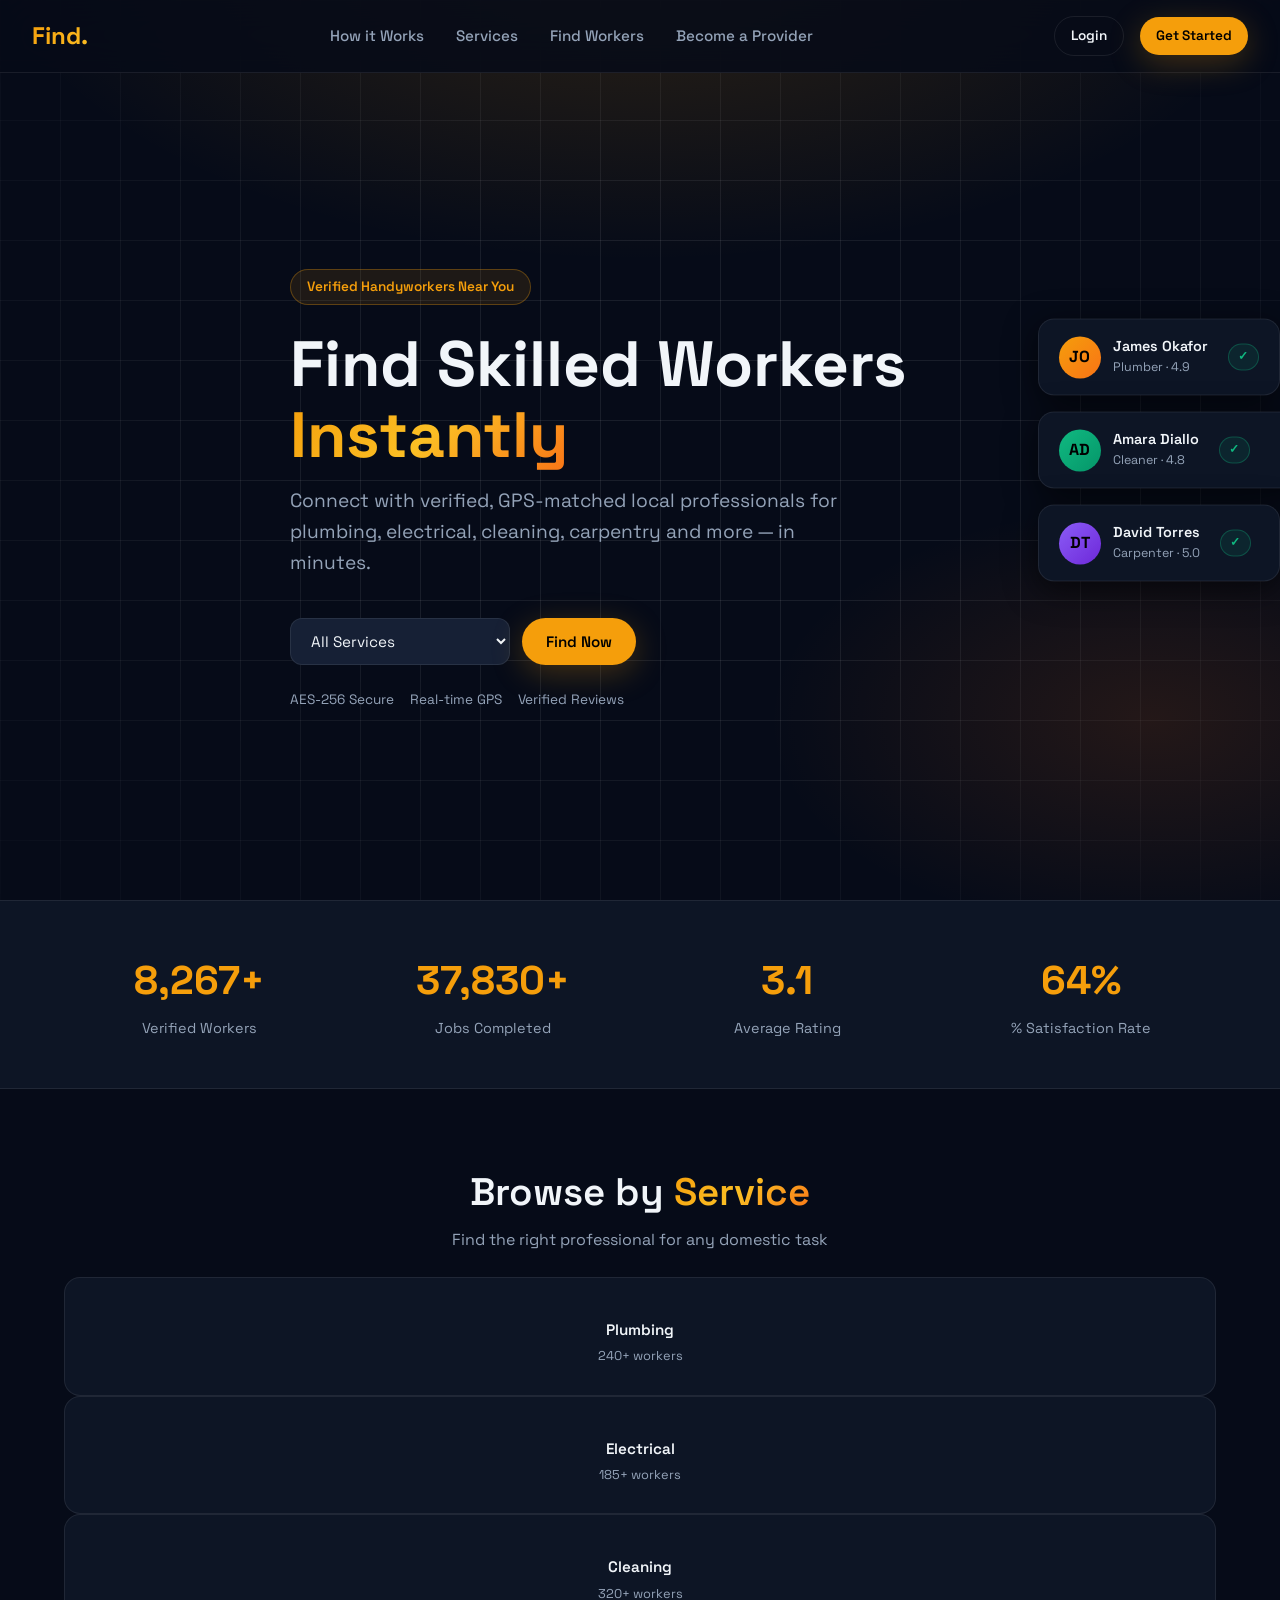
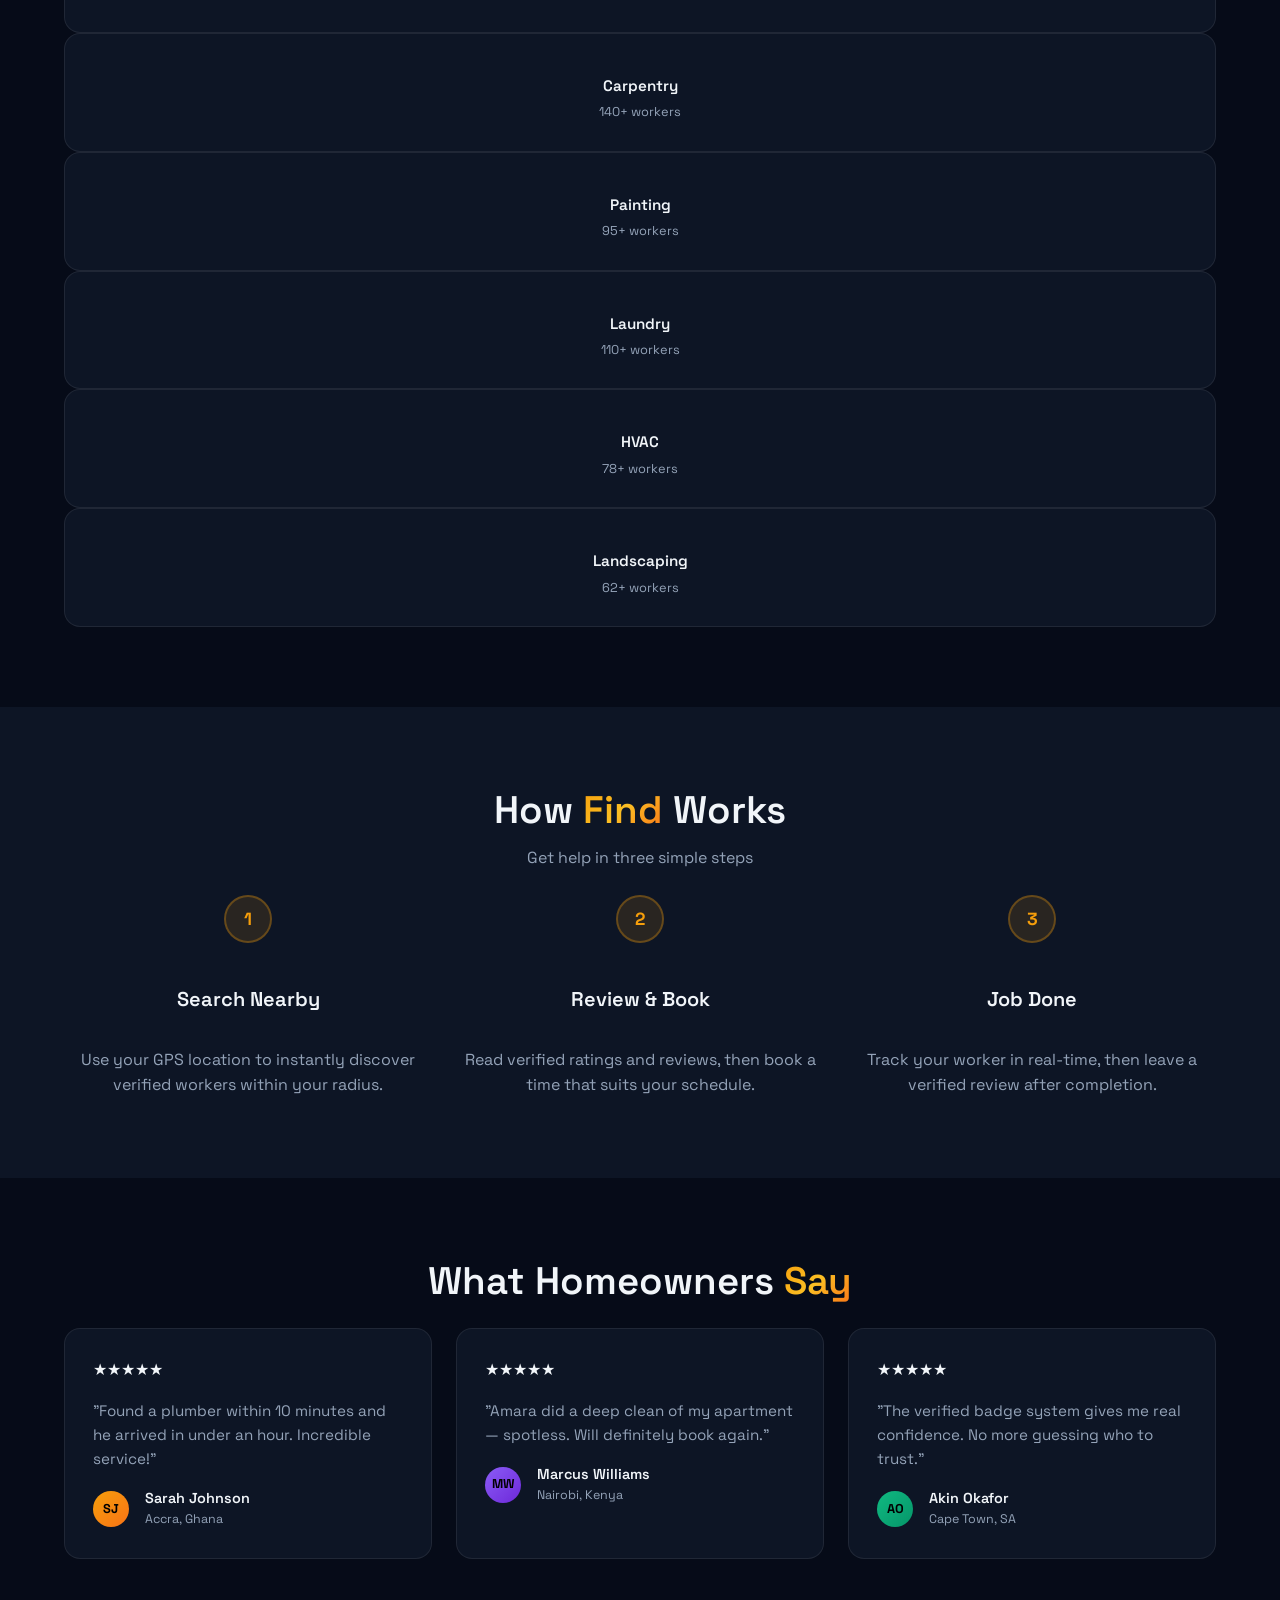
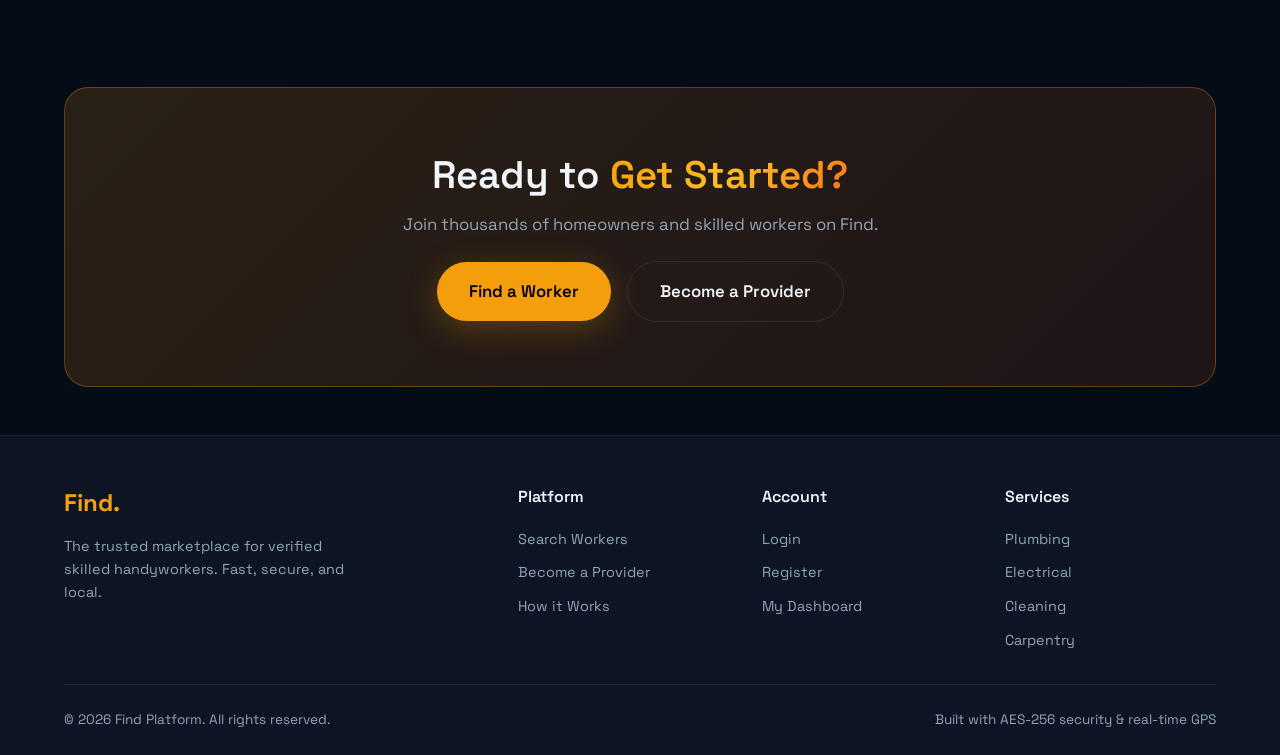
==== commit ef1182e2: "booking error fixed" ====
--- a/frontend/index.html
+++ b/frontend/index.html
@@ -59,7 +59,7 @@
       <a href="pages/register.html" class="btn btn-primary btn-sm">Get Started</a>
       <button id="nav-logout" class="btn btn-ghost btn-sm" style="display:none;">Logout</button>
     </div>
-    <button class="nav-toggle" onclick="document.querySelector('.nav-links').style.display='flex'">☰</button>
+    <button class="nav-toggle" onclick="document.querySelector('.nav-links').style.display='flex'">Menu</button>
   </nav>
 
   <!-- Hero -->
@@ -68,7 +68,7 @@
     <div class="hero-grid"></div>
     <div class="container">
       <div class="hero-content fade-up">
-        <div class="hero-eyebrow">🔧 Verified Handyworkers Near You</div>
+        <div class="hero-eyebrow">Verified Handyworkers Near You</div>
         <h1>Find Skilled Workers <span class="gradient-text">Instantly</span></h1>
         <p style="font-size:1.2rem; margin-top:1rem; max-width:560px;">Connect with verified, GPS-matched local professionals for plumbing, electrical, cleaning, carpentry and more — in minutes.</p>
         <div class="hero-search">
@@ -78,12 +78,12 @@
             <option>Carpenter</option><option>Painter</option><option>Laundry</option>
             <option>HVAC</option><option>Landscaping</option>
           </select>
-          <button class="btn btn-primary" onclick="goSearch()">🔍 Find Now</button>
+          <button class="btn btn-primary" onclick="goSearch()">Find Now</button>
         </div>
         <div class="flex gap-2 mt-3" style="flex-wrap:wrap;">
-          <span style="font-size:.85rem; color:var(--text-muted);">✅ AES-256 Secure</span>
-          <span style="font-size:.85rem; color:var(--text-muted);">📍 Real-time GPS</span>
-          <span style="font-size:.85rem; color:var(--text-muted);">⭐ Verified Reviews</span>
+          <span style="font-size:.85rem; color:var(--text-muted);">AES-256 Secure</span>
+          <span style="font-size:.85rem; color:var(--text-muted);">Real-time GPS</span>
+          <span style="font-size:.85rem; color:var(--text-muted);">Verified Reviews</span>
         </div>
       </div>
 
@@ -92,7 +92,7 @@
           <div class="provider-avatar" style="width:42px;height:42px;font-size:1rem;">JO</div>
           <div>
             <div style="font-weight:600;font-size:.9rem;">James Okafor</div>
-            <div style="font-size:.78rem;color:var(--text-muted);">Plumber · ⭐ 4.9</div>
+            <div style="font-size:.78rem;color:var(--text-muted);">Plumber · 4.9</div>
           </div>
           <span class="verified-badge" style="margin-left:.5rem;">✓</span>
         </div>
@@ -100,7 +100,7 @@
           <div class="provider-avatar" style="width:42px;height:42px;font-size:1rem;background:linear-gradient(135deg,#10B981,#059669);">AD</div>
           <div>
             <div style="font-weight:600;font-size:.9rem;">Amara Diallo</div>
-            <div style="font-size:.78rem;color:var(--text-muted);">Cleaner · ⭐ 4.8</div>
+            <div style="font-size:.78rem;color:var(--text-muted);">Cleaner · 4.8</div>
           </div>
           <span class="verified-badge" style="margin-left:.5rem;">✓</span>
         </div>
@@ -108,7 +108,7 @@
           <div class="provider-avatar" style="width:42px;height:42px;font-size:1rem;background:linear-gradient(135deg,#8B5CF6,#6D28D9);">DT</div>
           <div>
             <div style="font-weight:600;font-size:.9rem;">David Torres</div>
-            <div style="font-size:.78rem;color:var(--text-muted);">Carpenter · ⭐ 5.0</div>
+            <div style="font-size:.78rem;color:var(--text-muted);">Carpenter · 5.0</div>
           </div>
           <span class="verified-badge" style="margin-left:.5rem;">✓</span>
         </div>
@@ -135,15 +135,14 @@
         <h2>Browse by <span class="gradient-text">Service</span></h2>
         <p style="margin-top:.75rem;">Find the right professional for any domestic task</p>
       </div>
-      <div class="services-grid">
-        <div class="service-item" onclick="goSearch('Plumber')"><div class="service-icon">🔧</div><div class="service-name">Plumbing</div><div class="service-count">240+ workers</div></div>
-        <div class="service-item" onclick="goSearch('Electrician')"><div class="service-icon">⚡</div><div class="service-name">Electrical</div><div class="service-count">185+ workers</div></div>
-        <div class="service-item" onclick="goSearch('Cleaner')"><div class="service-icon">🧹</div><div class="service-name">Cleaning</div><div class="service-count">320+ workers</div></div>
-        <div class="service-item" onclick="goSearch('Carpenter')"><div class="service-icon">🪚</div><div class="service-name">Carpentry</div><div class="service-count">140+ workers</div></div>
-        <div class="service-item" onclick="goSearch('Painter')"><div class="service-icon">🎨</div><div class="service-name">Painting</div><div class="service-count">95+ workers</div></div>
-        <div class="service-item" onclick="goSearch('Laundry')"><div class="service-icon">👕</div><div class="service-name">Laundry</div><div class="service-count">110+ workers</div></div>
-        <div class="service-item" onclick="goSearch('HVAC')"><div class="service-icon">❄️</div><div class="service-name">HVAC</div><div class="service-count">78+ workers</div></div>
-        <div class="service-item" onclick="goSearch('Landscaping')"><div class="service-icon">🌿</div><div class="service-name">Landscaping</div><div class="service-count">62+ workers</div></div>
+        <div class="service-item" onclick="goSearch('Plumber')"><div class="service-icon"></div><div class="service-name">Plumbing</div><div class="service-count">240+ workers</div></div>
+        <div class="service-item" onclick="goSearch('Electrician')"><div class="service-icon"></div><div class="service-name">Electrical</div><div class="service-count">185+ workers</div></div>
+        <div class="service-item" onclick="goSearch('Cleaner')"><div class="service-icon"></div><div class="service-name">Cleaning</div><div class="service-count">320+ workers</div></div>
+        <div class="service-item" onclick="goSearch('Carpenter')"><div class="service-icon"></div><div class="service-name">Carpentry</div><div class="service-count">140+ workers</div></div>
+        <div class="service-item" onclick="goSearch('Painter')"><div class="service-icon"></div><div class="service-name">Painting</div><div class="service-count">95+ workers</div></div>
+        <div class="service-item" onclick="goSearch('Laundry')"><div class="service-icon"></div><div class="service-name">Laundry</div><div class="service-count">110+ workers</div></div>
+        <div class="service-item" onclick="goSearch('HVAC')"><div class="service-icon"></div><div class="service-name">HVAC</div><div class="service-count">78+ workers</div></div>
+        <div class="service-item" onclick="goSearch('Landscaping')"><div class="service-icon"></div><div class="service-name">Landscaping</div><div class="service-count">62+ workers</div></div>
       </div>
     </div>
   </section>
@@ -168,7 +167,7 @@
         </div>
         <div class="how-step fade-up fade-up-2" style="flex-direction:column; text-align:center; align-items:center;">
           <div class="step-num">3</div>
-          <h3 style="margin-top:1rem;">Job Done ✓</h3>
+          <h3 style="margin-top:1rem;">Job Done</h3>
           <p style="margin-top:.5rem;">Track your worker in real-time, then leave a verified review after completion.</p>
         </div>
       </div>
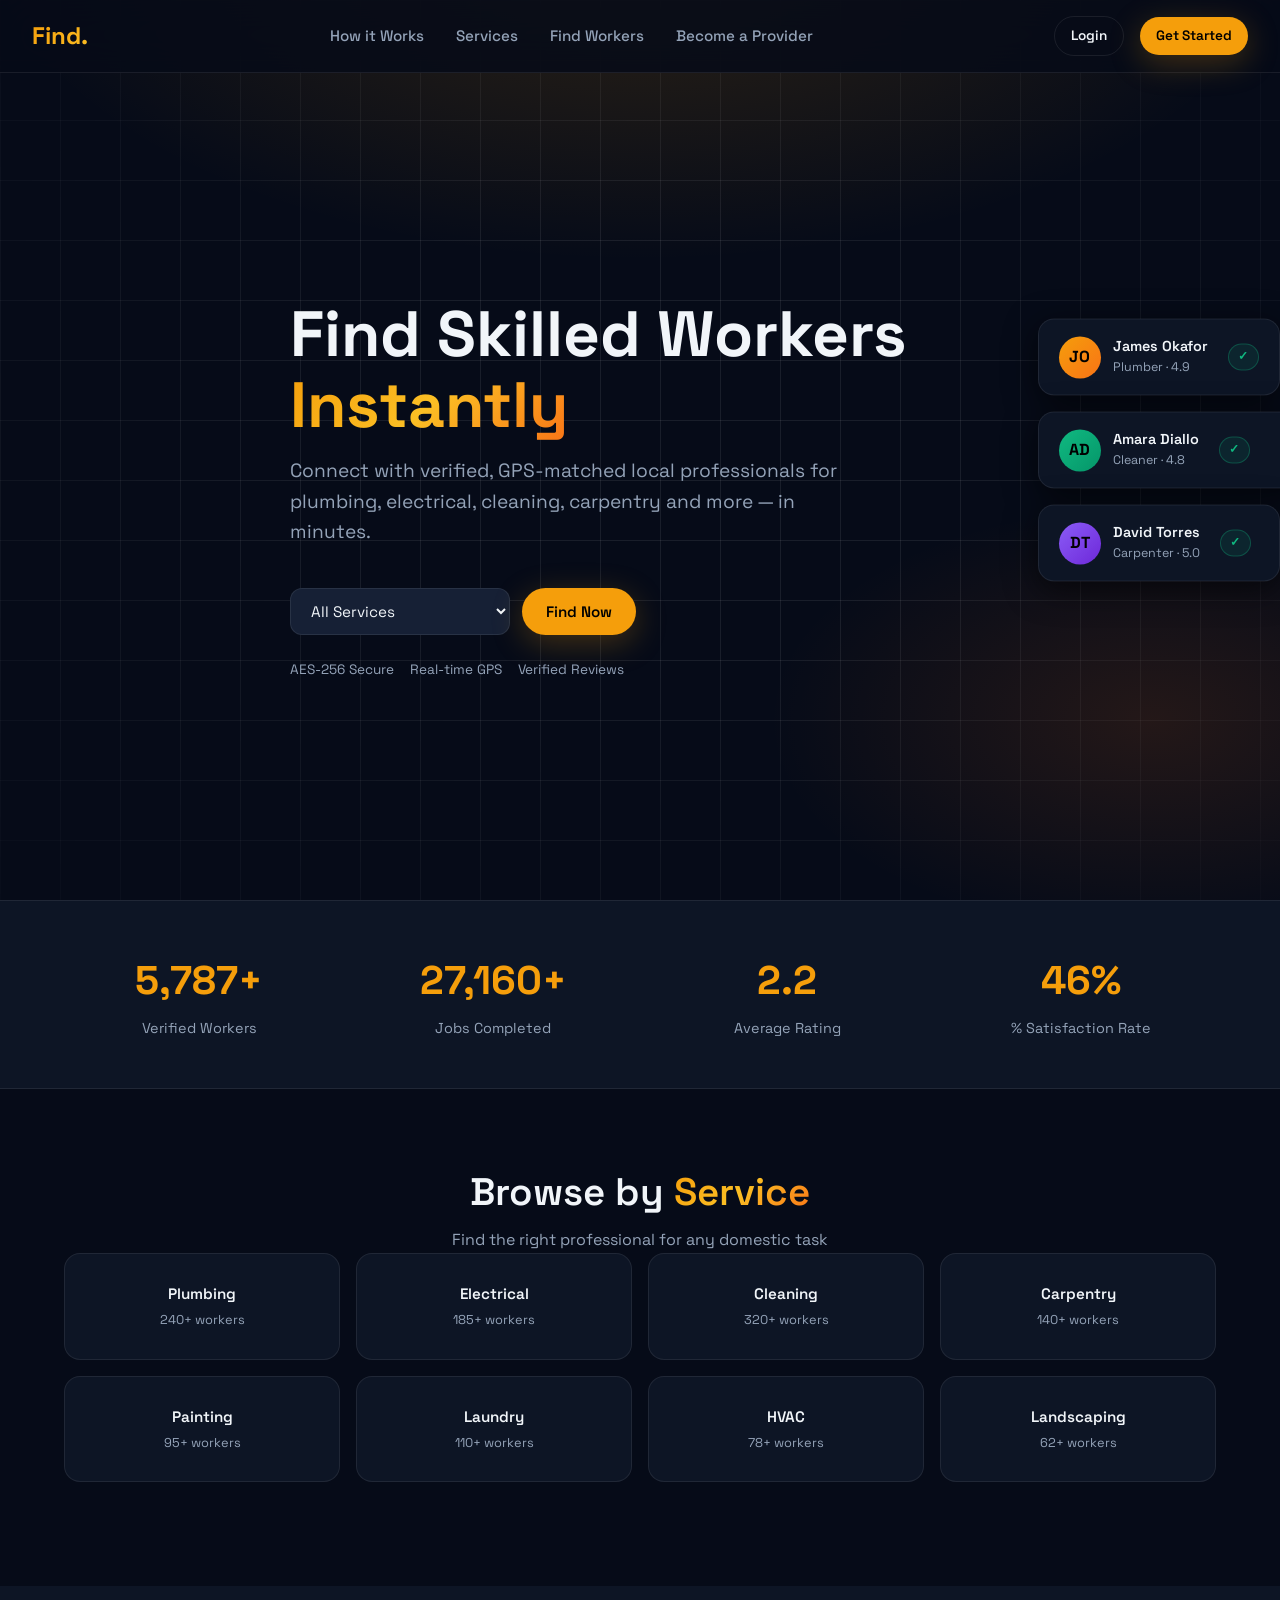
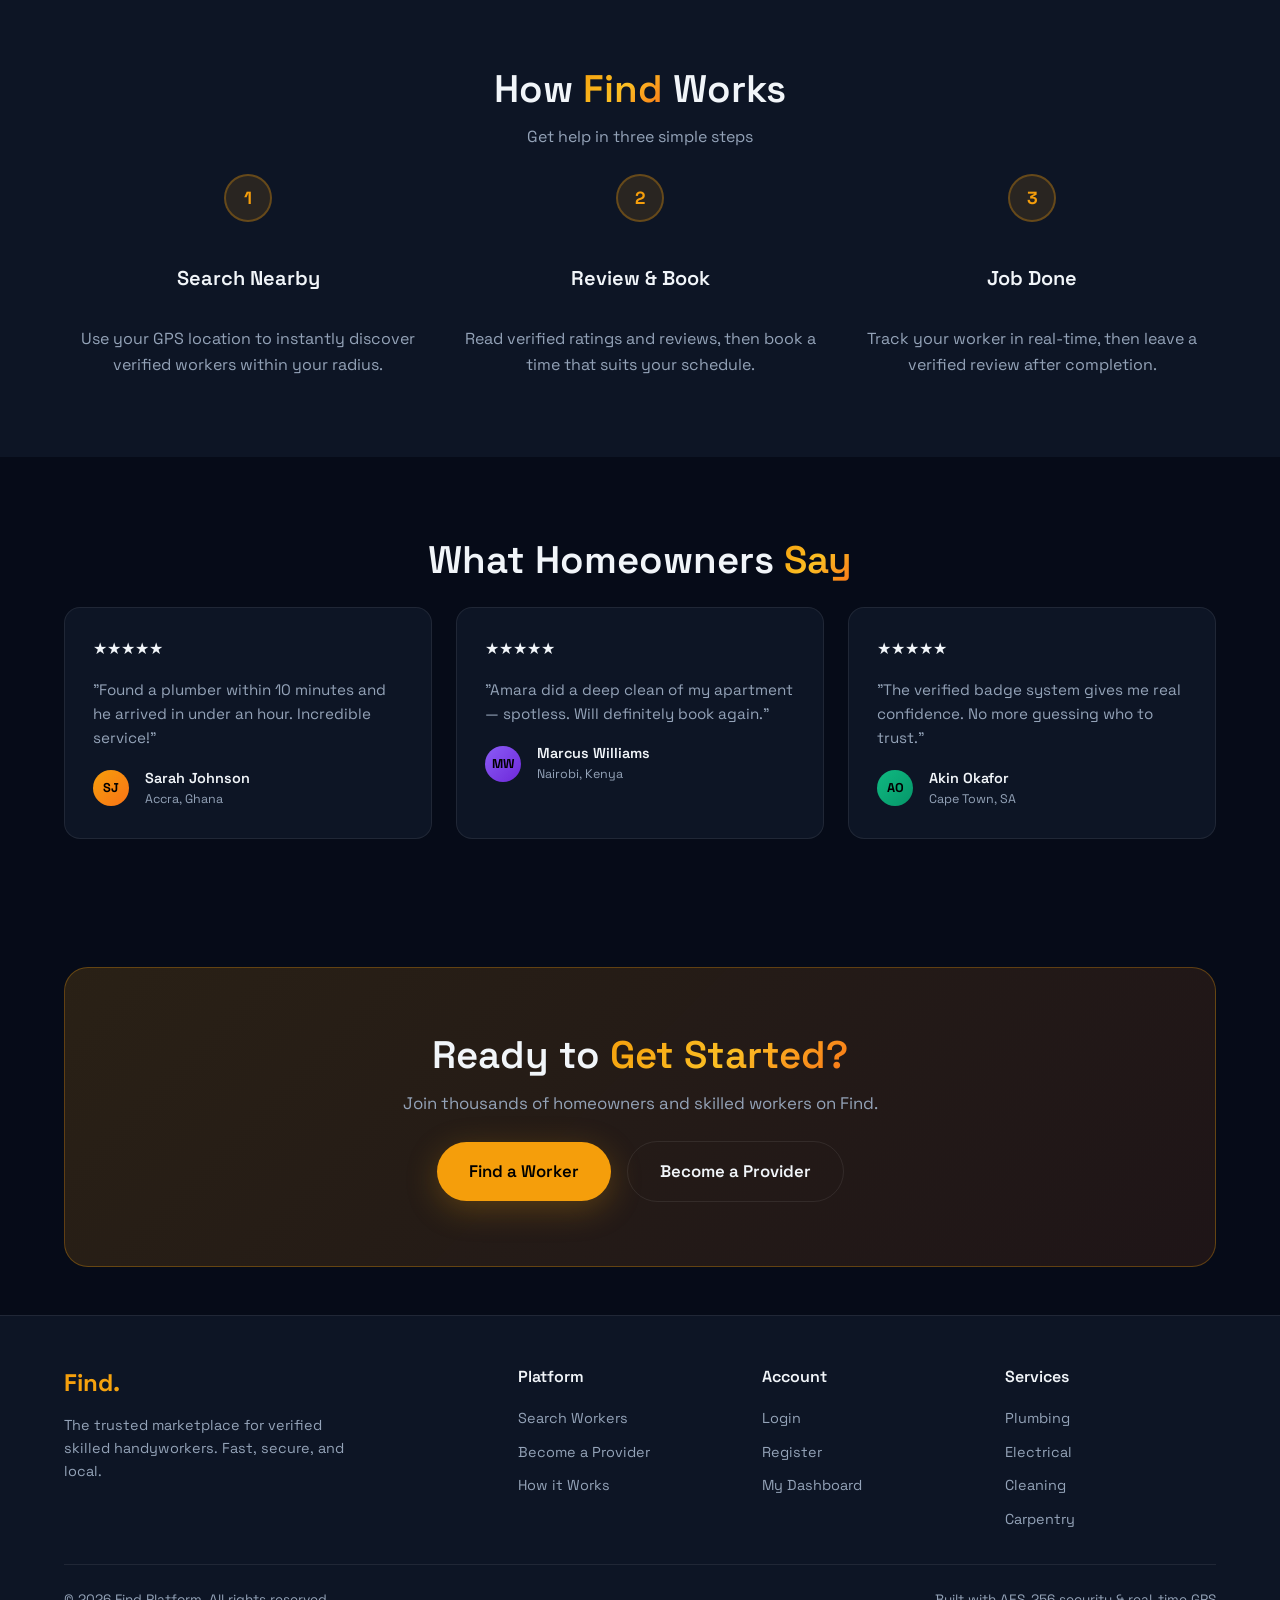
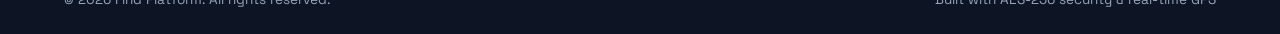
==== commit ef1ac461: "first-model-done" ====
--- a/frontend/index.html
+++ b/frontend/index.html
@@ -10,7 +10,6 @@
     /* Landing-specific styles */
     .hero { position: relative; min-height: 100vh; display: flex; align-items: center; overflow: hidden; padding-top: 80px; }
     .hero-content { position: relative; z-index: 1; max-width: 700px; }
-    .hero-eyebrow { display: inline-flex; align-items: center; gap: .5rem; padding: .4rem 1rem; border-radius: var(--radius-full); background: rgba(245,158,11,.1); border: 1px solid var(--border-amber); color: var(--primary); font-size: .85rem; font-weight: 600; margin-bottom: 1.5rem; }
     .hero-search { display: flex; gap: .75rem; margin-top: 2.5rem; max-width: 560px; }
     .hero-search .form-input { flex: 1; }
     .floating-cards { position: absolute; right: 0; top: 50%; transform: translateY(-50%); z-index: 1; display: flex; flex-direction: column; gap: 1rem; }
@@ -20,7 +19,6 @@
     .services-grid { display: grid; grid-template-columns: repeat(4, 1fr); gap: 1rem; }
     .service-item { background: var(--surface); border: 1px solid var(--border); border-radius: var(--radius-lg); padding: 1.75rem 1.25rem; text-align: center; cursor: pointer; transition: var(--t); }
     .service-item:hover { border-color: var(--border-amber); background: var(--surface-2); transform: translateY(-4px); }
-    .service-icon { font-size: 2rem; margin-bottom: .75rem; }
     .service-name { font-weight: 600; font-size: .95rem; }
     .service-count { font-size: .8rem; color: var(--text-muted); margin-top: .25rem; }
     .how-step { display: flex; gap: 1.5rem; align-items: flex-start; }
@@ -68,7 +66,6 @@
     <div class="hero-grid"></div>
     <div class="container">
       <div class="hero-content fade-up">
-        <div class="hero-eyebrow">Verified Handyworkers Near You</div>
         <h1>Find Skilled Workers <span class="gradient-text">Instantly</span></h1>
         <p style="font-size:1.2rem; margin-top:1rem; max-width:560px;">Connect with verified, GPS-matched local professionals for plumbing, electrical, cleaning, carpentry and more — in minutes.</p>
         <div class="hero-search">
@@ -134,15 +131,15 @@
       <div class="text-center mb-3">
         <h2>Browse by <span class="gradient-text">Service</span></h2>
         <p style="margin-top:.75rem;">Find the right professional for any domestic task</p>
-      </div>
-        <div class="service-item" onclick="goSearch('Plumber')"><div class="service-icon"></div><div class="service-name">Plumbing</div><div class="service-count">240+ workers</div></div>
-        <div class="service-item" onclick="goSearch('Electrician')"><div class="service-icon"></div><div class="service-name">Electrical</div><div class="service-count">185+ workers</div></div>
-        <div class="service-item" onclick="goSearch('Cleaner')"><div class="service-icon"></div><div class="service-name">Cleaning</div><div class="service-count">320+ workers</div></div>
-        <div class="service-item" onclick="goSearch('Carpenter')"><div class="service-icon"></div><div class="service-name">Carpentry</div><div class="service-count">140+ workers</div></div>
-        <div class="service-item" onclick="goSearch('Painter')"><div class="service-icon"></div><div class="service-name">Painting</div><div class="service-count">95+ workers</div></div>
-        <div class="service-item" onclick="goSearch('Laundry')"><div class="service-icon"></div><div class="service-name">Laundry</div><div class="service-count">110+ workers</div></div>
-        <div class="service-item" onclick="goSearch('HVAC')"><div class="service-icon"></div><div class="service-name">HVAC</div><div class="service-count">78+ workers</div></div>
-        <div class="service-item" onclick="goSearch('Landscaping')"><div class="service-icon"></div><div class="service-name">Landscaping</div><div class="service-count">62+ workers</div></div>
+      <div class="services-grid">
+        <div class="service-item" onclick="goSearch('Plumber')"><div class="service-name">Plumbing</div><div class="service-count">240+ workers</div></div>
+        <div class="service-item" onclick="goSearch('Electrician')"><div class="service-name">Electrical</div><div class="service-count">185+ workers</div></div>
+        <div class="service-item" onclick="goSearch('Cleaner')"><div class="service-name">Cleaning</div><div class="service-count">320+ workers</div></div>
+        <div class="service-item" onclick="goSearch('Carpenter')"><div class="service-name">Carpentry</div><div class="service-count">140+ workers</div></div>
+        <div class="service-item" onclick="goSearch('Painter')"><div class="service-name">Painting</div><div class="service-count">95+ workers</div></div>
+        <div class="service-item" onclick="goSearch('Laundry')"><div class="service-name">Laundry</div><div class="service-count">110+ workers</div></div>
+        <div class="service-item" onclick="goSearch('HVAC')"><div class="service-name">HVAC</div><div class="service-count">78+ workers</div></div>
+        <div class="service-item" onclick="goSearch('Landscaping')"><div class="service-name">Landscaping</div><div class="service-count">62+ workers</div></div>
       </div>
     </div>
   </section>
--- a/frontend/assets/css/main.css
+++ b/frontend/assets/css/main.css
@@ -288,14 +288,10 @@
 /* ── Stat Card ───────────────────────────────────────────────────────────── */
 .stat-card {
   background: var(--surface); border: 1px solid var(--border);
-  border-radius: var(--radius-lg); padding: 1.5rem;
-  display: flex; align-items: center; gap: 1rem;
-}
-.stat-icon {
-  width: 52px; height: 52px; border-radius: var(--radius-md);
-  background: rgba(245,158,11,.12); display: flex; align-items: center;
-  justify-content: center; font-size: 1.5rem; flex-shrink: 0;
-}
+  border-radius: var(--radius-lg); padding: 1.25rem 1.5rem;
+  display: flex; flex-direction: column; justify-content: center;
+}
+.stat-icon { display: none; }
 .stat-value { font-size: 1.75rem; font-weight: 700; }
 .stat-label { font-size: .85rem; color: var(--text-muted); margin-top: .15rem; }
 
@@ -381,7 +377,6 @@
 }
 .sidebar-link:hover  { background: var(--surface-2); color: var(--text); }
 .sidebar-link.active { background: rgba(245,158,11,.1); color: var(--primary); }
-.sidebar-link .icon  { font-size: 1.1rem; width: 22px; text-align: center; }
 .dash-main { margin-left: 260px; flex: 1; padding: 2rem; min-height: 100vh; }
 .dash-header { margin-bottom: 2rem; }
 
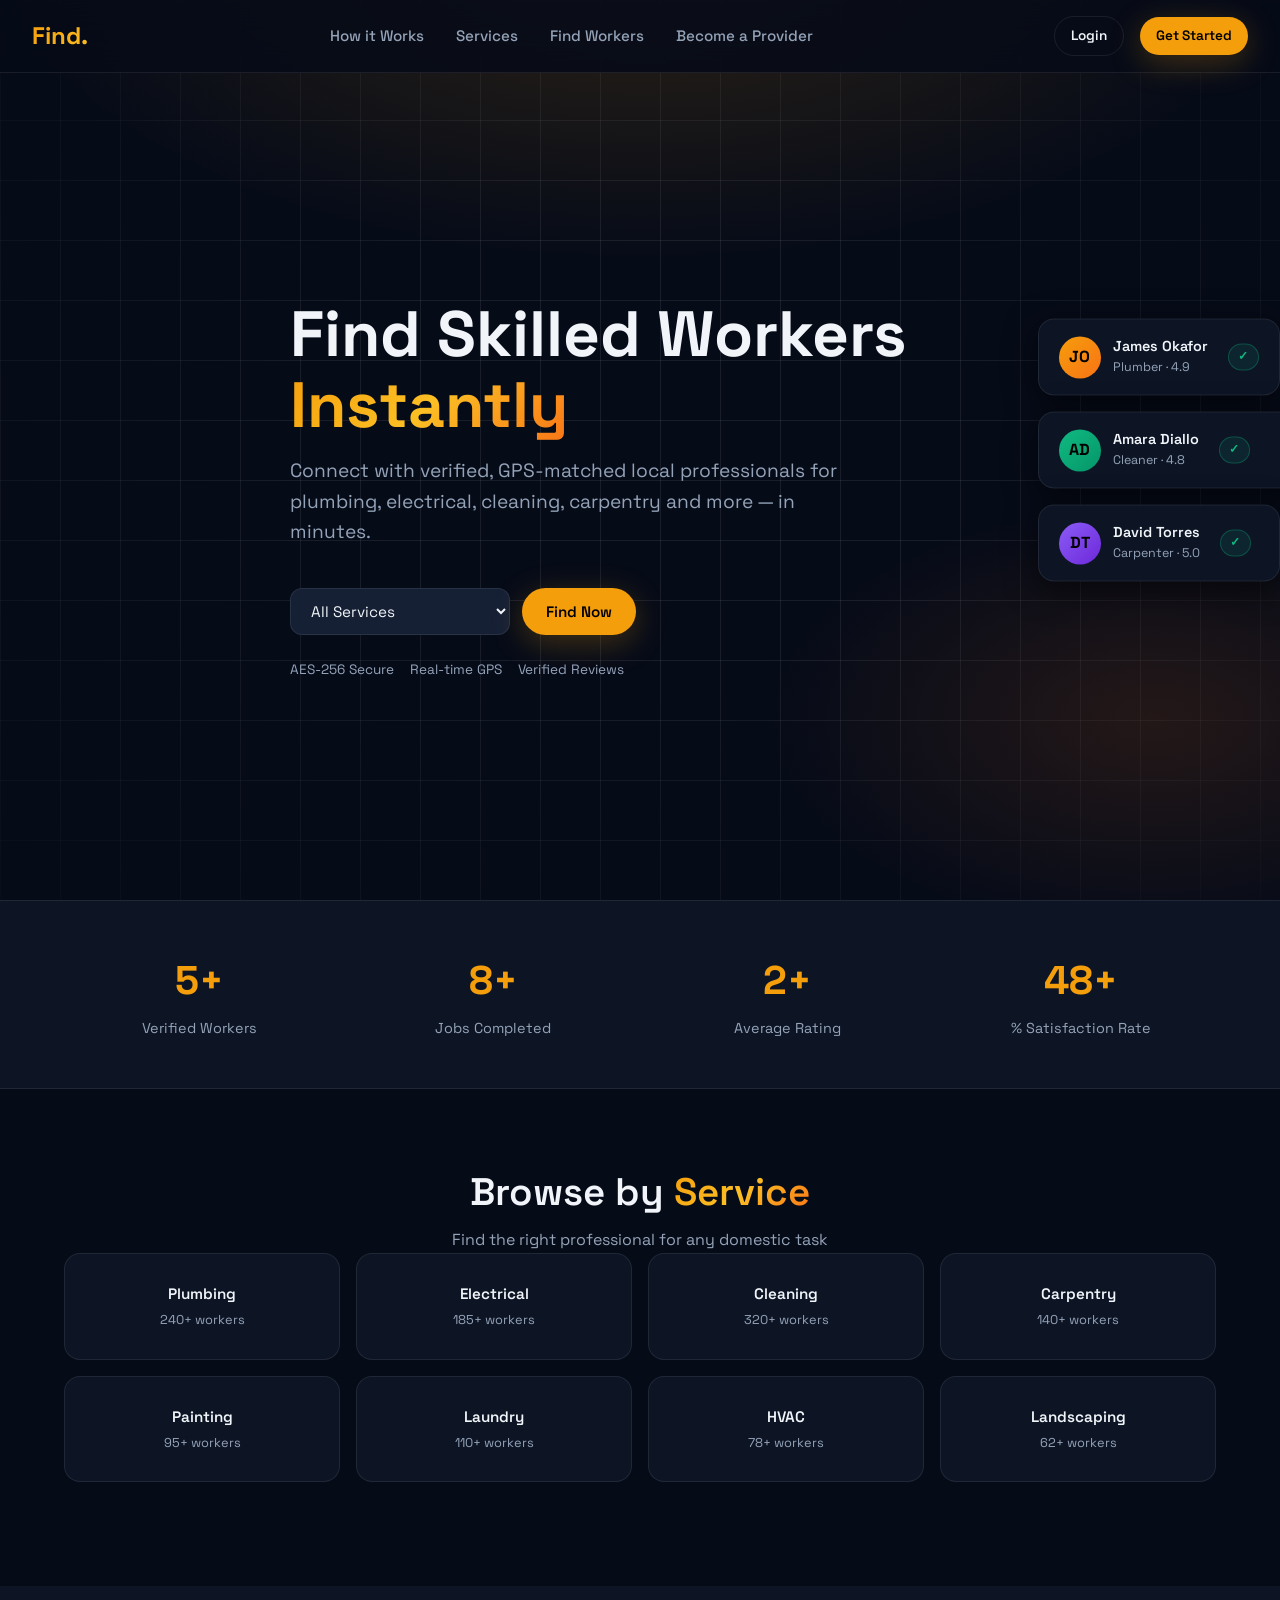
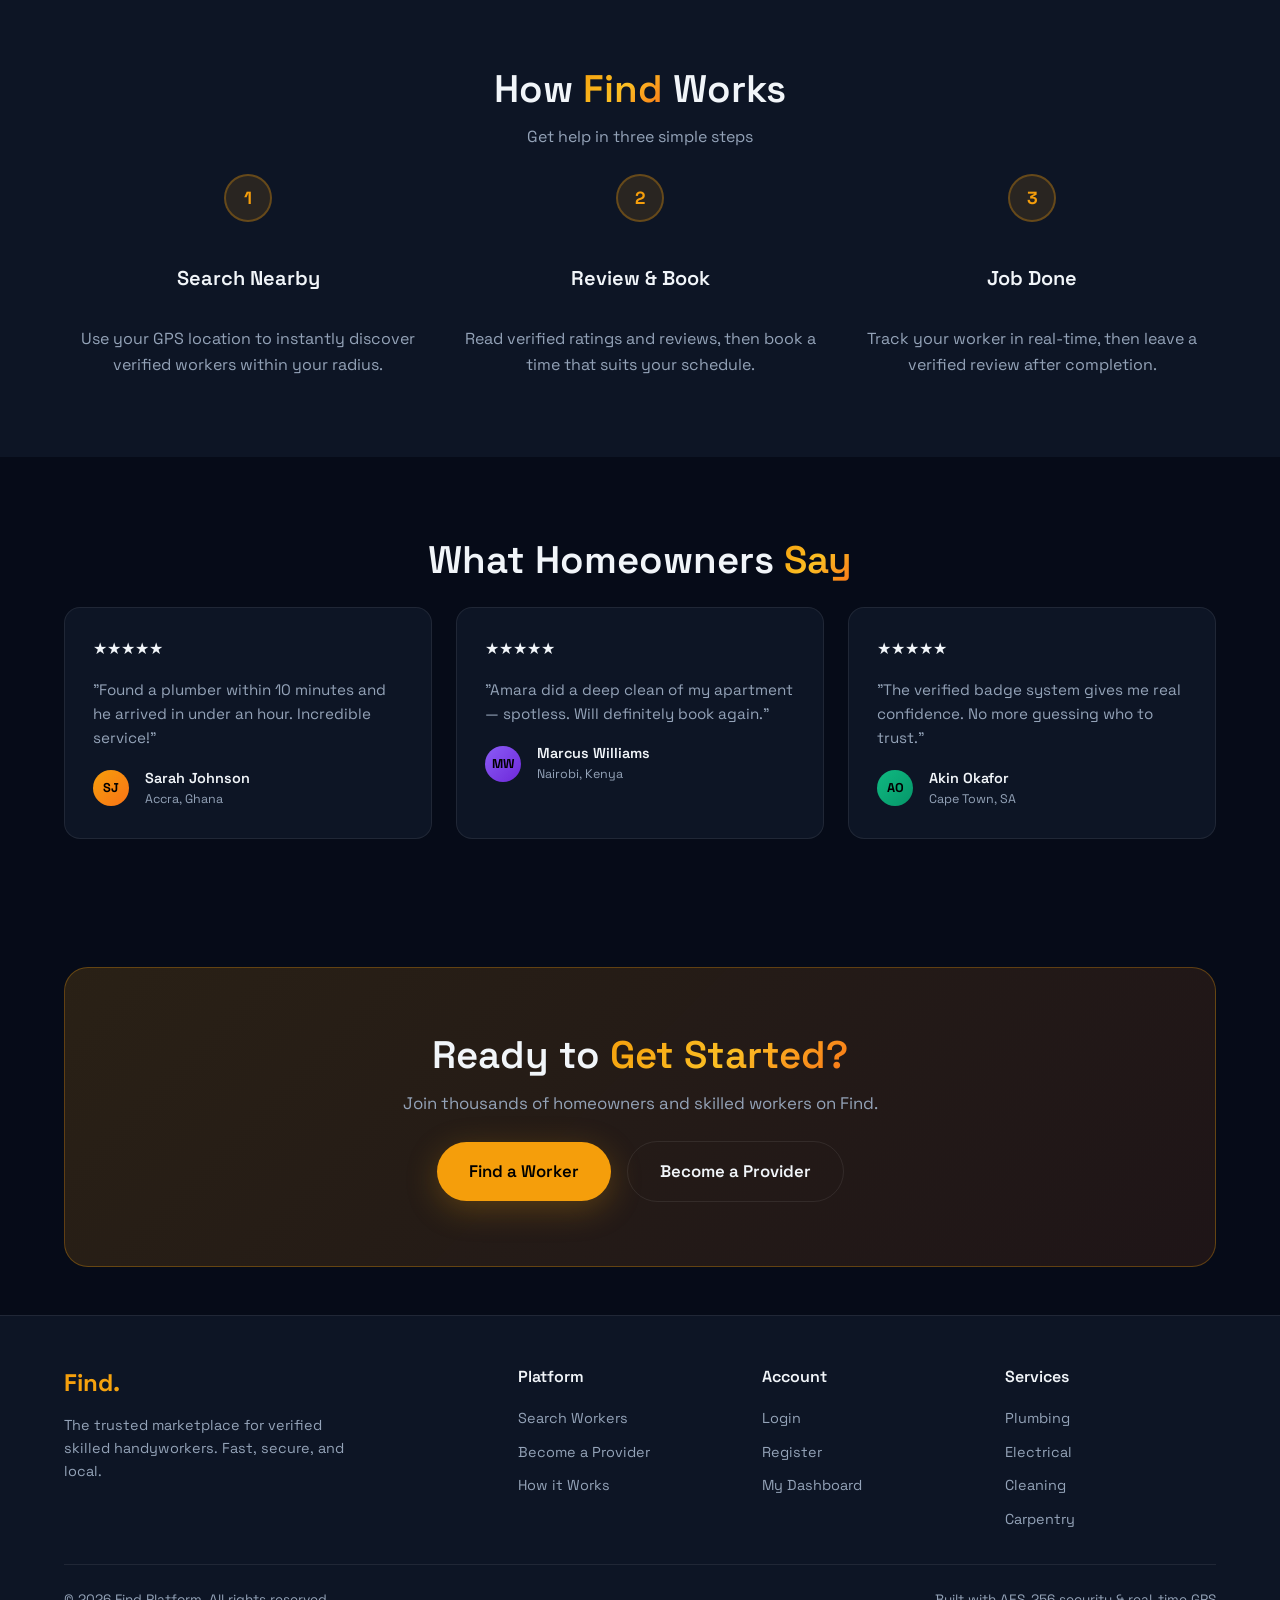
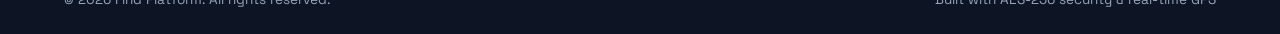
==== commit 11fbaac3: "deployment" ====
--- a/frontend/index.html
+++ b/frontend/index.html
@@ -3,6 +3,7 @@
 <head>
   <meta charset="UTF-8" />
   <meta name="viewport" content="width=device-width, initial-scale=1.0" />
+  <meta name="find-api-base" content="https://find-backend-xx7x.onrender.com/api/v1">
   <title>Find — Skilled Labor Marketplace</title>
   <meta name="description" content="Find verified, nearby skilled handyworkers for plumbing, cleaning, electrical, and more. Real-time GPS matching for homeowners." />
   <link rel="stylesheet" href="assets/css/main.css" />
@@ -117,10 +118,10 @@
   <section class="section-sm" style="background:var(--surface); border-top:1px solid var(--border); border-bottom:1px solid var(--border);">
     <div class="container">
       <div class="stats-row">
-        <div class="stat-box fade-up"><div class="stat-num" data-target="12400">0</div><div class="stat-lbl">Verified Workers</div></div>
-        <div class="stat-box fade-up fade-up-1"><div class="stat-num" data-target="58200">0</div><div class="stat-lbl">Jobs Completed</div></div>
-        <div class="stat-box fade-up fade-up-2"><div class="stat-num" data-target="48">4.8</div><div class="stat-lbl">Average Rating</div></div>
-        <div class="stat-box fade-up fade-up-3"><div class="stat-num" data-target="98">0</div><div class="stat-lbl">% Satisfaction Rate</div></div>
+        <div class="stat-box fade-up"><div class="stat-num" data-target="10">0</div><div class="stat-lbl">Verified Workers</div></div>
+        <div class="stat-box fade-up fade-up-1"><div class="stat-num" data-target="15">0</div><div class="stat-lbl">Jobs Completed</div></div>
+        <div class="stat-box fade-up fade-up-2"><div class="stat-num" data-target="4.2">4.8</div><div class="stat-lbl">Average Rating</div></div>
+        <div class="stat-box fade-up fade-up-3"><div class="stat-num" data-target="92">0</div><div class="stat-lbl">% Satisfaction Rate</div></div>
       </div>
     </div>
   </section>
